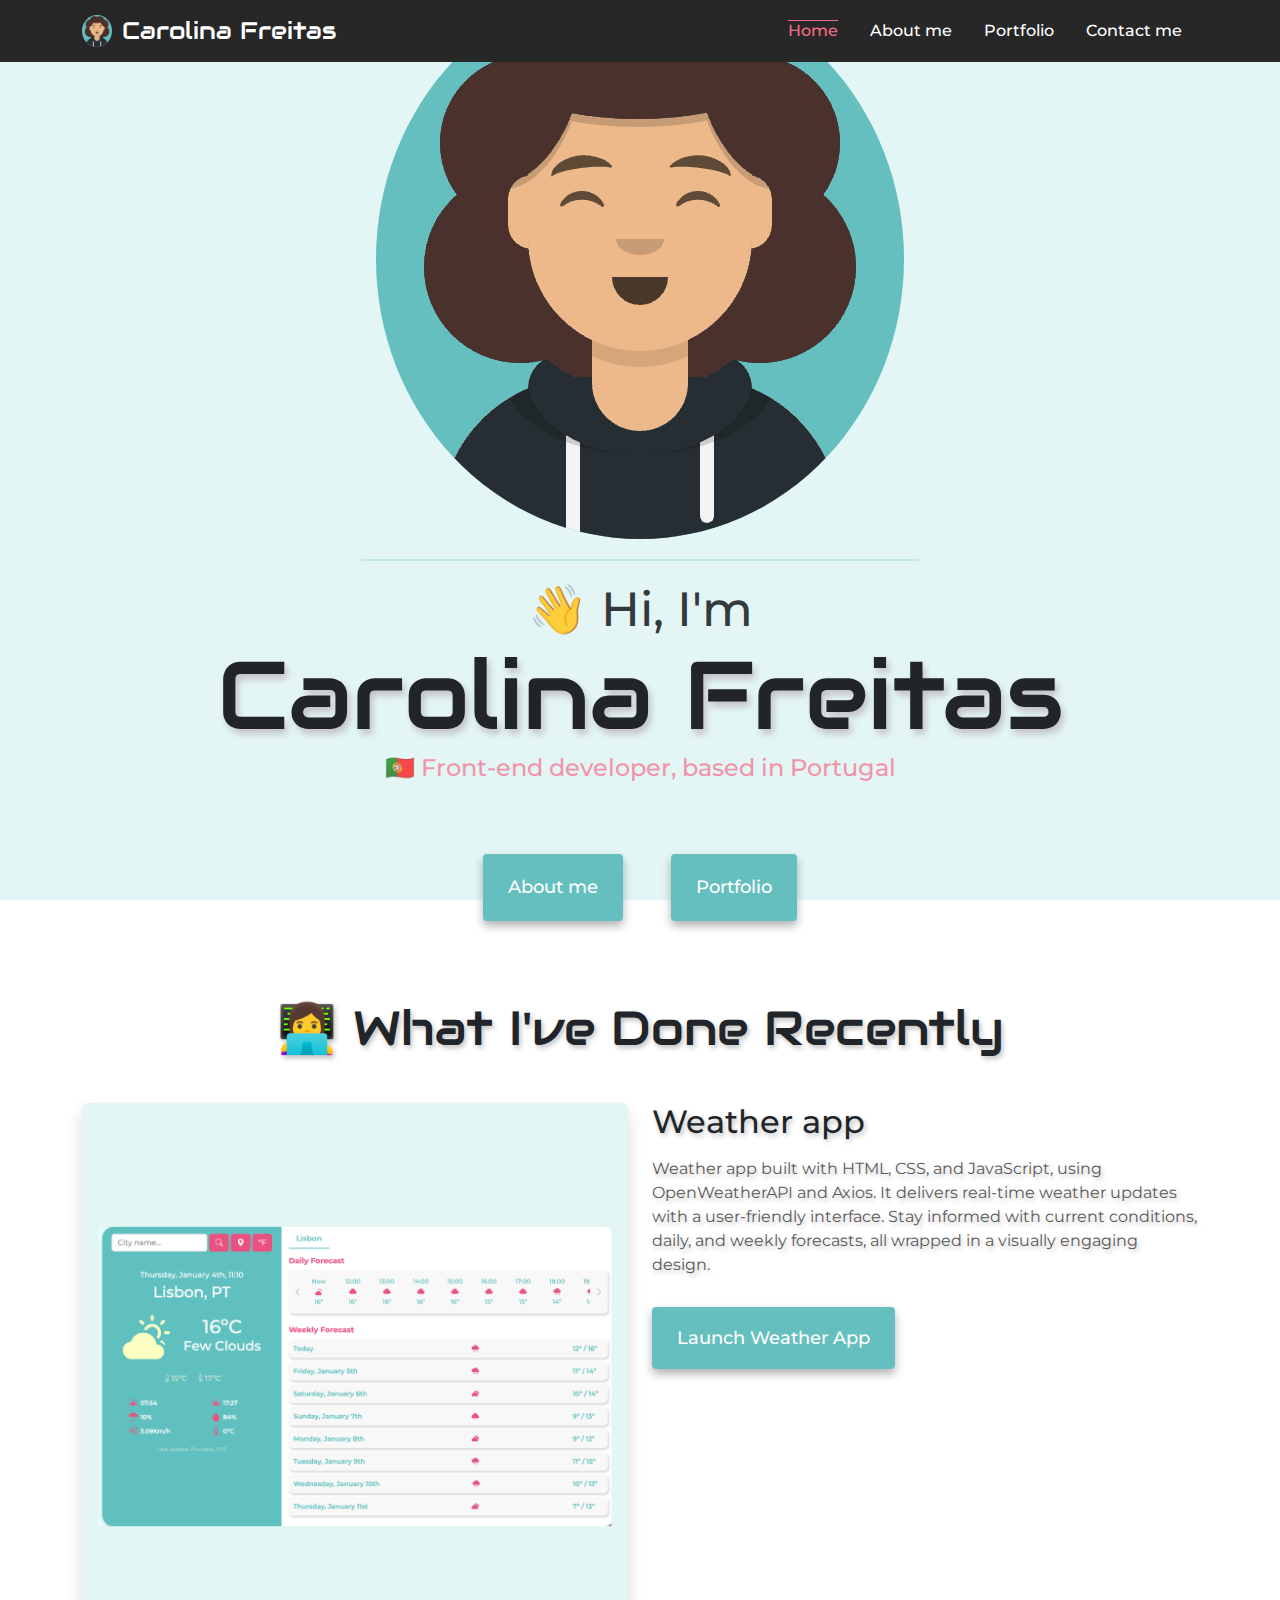
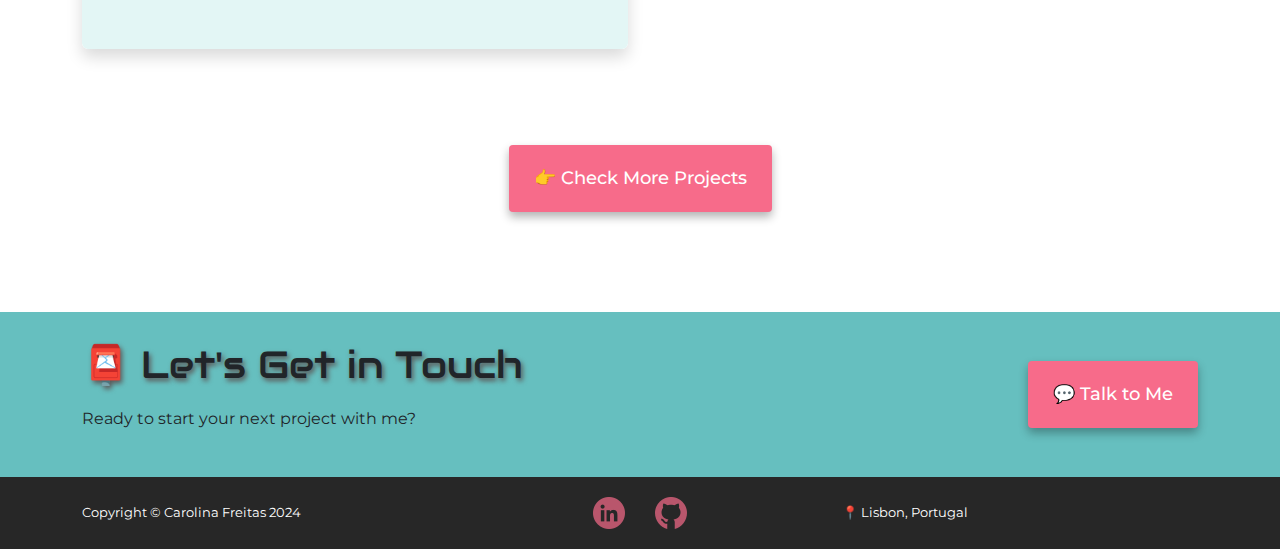
==== index.html @ baf15a15 "added icons for social media; added contacts section and content; added footer and content;" ====
<!DOCTYPE html>
<html lang="en">
	<head>
		<meta charset="UTF-8" />
		<meta http-equiv="X-UA-Compatible" content="IE=edge" />
		<meta name="viewport" content="width=device-width, initial-scale=1.0" />
		<meta
			name="description"
			content="Homepage showcasing the main projects developed"
		/>
		<title>Carolina Freitas</title>
		<link rel="preconnect" href="https://fonts.googleapis.com" />
		<link rel="preconnect" href="https://fonts.gstatic.com" crossorigin />
		<link
			href="https://fonts.googleapis.com/css2?family=Audiowide&family=Montserrat:wght@100;200;300;400;500;600;700;800;900&display=swap"
			rel="stylesheet"
		/>
		<link
			rel="stylesheet"
			href="libs/bootstrap-5.3.2-dist/css/bootstrap.min.css"
		/>

		<script src="libs/bootstrap-5.3.2-dist/js/bootstrap.min.js"></script>
		<script src="libs/bootstrap-5.3.2-dist/js/bootstrap.bundle.min.js"></script>
		<link rel="stylesheet" href="styles.css" />
	</head>
	<body>
		<nav class="navbar navbar-expand-lg navbar-dark bg-dark fixed-top">
			<div class="container navbar-container">
				<a class="navbar-brand" href="index.html">
					<img src="assets/img/carolina-avatar-no-bg.png" class="avatar" alt="Mini Avatar Carolina" width="30px" height="30px">
					Carolina Freitas</a>
				<button
					class="navbar-toggler"
					type="button"
					data-bs-toggle="collapse"
					data-bs-target="#navbarNav"
					aria-controls="navbarNav"
					aria-expanded="false"
					aria-label="Toggle navigation"
				>
					<span class="navbar-toggler-icon"></span>
				</button>
				<div
					class="collapse navbar-collapse justify-content-end"
					id="navbarNav"
				>
					<ul class="navbar-nav">
						<li class="nav-item">
							<a
								class="nav-link active"
								aria-current="page"
								href="index.html"
								>Home</a
							>
						</li>
						<li class="nav-item">
							<a class="nav-link" href="about.html">About me</a>
						</li>
						<li class="nav-item">
							<a class="nav-link" href="portfolio.html"
								>Portfolio</a
							>
						</li>
						<li class="nav-item">
							<a class="nav-link" href="contact.html"
								>Contact me</a
							>
						</li>
					</ul>
				</div>
			</div>
		</nav>

		<header class="masthead">
			<div class="container h-100">
				<div class="header-content">
					<img
						src="assets/img/carolina-avatar-no-bg.png"
						alt="Avatar Carolina"
						class="avatar"
					/>
					<hr />
					<h1 class="text-center title-1 mb-md-0 mb-1">👋 Hi, I'm</h1>
					<h2 class="text-center title-2 mb-md-0 mb-1">Carolina Freitas</h2>
					<h3 class="text-center title-3">
						🇵🇹 Front-end developer, based in Portugal
					</h3>
					<div class="navigation-links mb-5 mt-md-5 mt-4 flex-md-row flex-column">
						<a href="about.html" class="primary-link m-md-4 m-3 mb-md-4 mb-1">About me</a>
						<a href="portfolio.html" class="primary-link m-md-4 m-3"
							>Portfolio</a
						>
					</div>
				</div>
			</div>
		</header>

		<section class="recent-work-section">
			<div class="container">
				<div class="row">
					<div class="col-12">
						<h3 class="section-title">👩‍💻 What I've Done Recently</h3>
					</div>
				</div>
				<div class="row mb-5 portfolio-project">
					<div class="col-md-6 mb-5 mb-md-0">
						<img
							src="assets/img/weather-app.png"
							alt="Image of a weather application"
							class="img-fluid rounded shadow"
						/>
					</div>
					<div class="col-md-6">
						<h2 class="mb-3 project-title">Weather app</h2>
						<p class="project-description">
							Weather app built with HTML, CSS, and JavaScript,
							using OpenWeatherAPI and Axios. It delivers
							real-time weather updates with a user-friendly
							interface. Stay informed with current conditions,
							daily, and weekly forecasts, all wrapped in a
							visually engaging design.
						</p>
						<div class="mt-5">
							<a
								href="https://weather-app-fcff.netlify.app/"
								class="primary-link"
								>Launch Weather App</a
							>
						</div>
					</div>
				</div>

				<div class="row">
					<div class="col-12">
						<div class="mt-5 d-flex justify-content-center">
							<a href="portfolio.html" class="secondary-link"
								>👉 Check More Projects</a
							>
						</div>
					</div>
				</div>
			</div>
		</section>

		<section class="contact-section">
			<div class="container">
				<div class="row">
					<div class="col-md-6">
						<h3 class="section-title">📮 Let's Get in Touch</h3>
						<p>Ready to start your next project with me?</p>
					</div>

					<div
						class="col-md-6 d-flex align-items-center justify-content-md-end justify-content-center"
					>
						<a
							href="mailto:fati_carol@hotmail.com"
							class="secondary-link"
						>
							💬 Talk to Me
						</a>
					</div>
				</div>
			</div>
		</section>

		<footer class="footer-section">
			<div class="container">
				<div class="row">
					<div class="col-md-4 d-flex align-items-center order-md-1 order-2 justify-content-md-start justify-content-center mb-md-0 mb-1">Copyright © Carolina Freitas 2024</div>
					<div class="col-md-4 social-media-icons order-md-2 order-1 mb-md-0 mb-3">
						<a href="https://www.linkedin.com/in/carolinafreitas94/" target="_blank">
							<img src="assets/img/linkedin.png" alt="Ícone do Linkedin">
						</a>
						<a href="https://github.com/fcff94" target="_blank">
							<img src="assets/img/github.png" alt="Ícone do Github">
						</a>
					</div>
					<div class="col-md-4 d-flex align-items-center order-3 justify-content-md-start justify-content-center">📍 Lisbon, Portugal</div>
				</div>
			</div>
		</footer>
	</body>
</html>
---- styles.css ----
:root {
	--darkgray: #272727;
	--lightgreen: #e3f6f5;
	--darkgreen: #bae8e8;
	--turquoise: #66bfbf;
	--pink: #f76b8a;
	--txt-grey: #5c5959;
	--txt-shadow: #c3c3c3;
	--white: #fff;
	--box-shadow: 0 5px 10px rgba(0, 0, 0, 0.3);
}

h1,
h2,
h3,
h3,
h5,
h6,
p,
div,
span {
	font-family: "Montserrat", sans-serif;
}

h1,
h2,
h3 {
	margin: 0;
}

p {
	font-size: 18px;
	line-height: 1.5;
}

/* NAVBAR */
.navbar.bg-dark {
	background-color: var(--darkgray) !important;
	color: var(--darkgreen);
}

.navbar-brand {
	display: flex;
	align-items: center;
	gap: 10px;
	font-family: "Audiowide", sans-serif;
	color: var(--white);
	font-size: 24px;
}

.navbar-brand:hover {
	color: var(--turquoise) !important;
}

.nav-link {
	font-family: "Montserrat", sans-serif;
	color: var(--white);
	font-weight: 500;
	padding: 8px 16px !important;
}

.nav-link:hover {
	text-decoration: overline !important;
	color: var(--turquoise) !important;
}

.nav-link.active {
	text-decoration: overline !important;
	color: var(--pink) !important;
}
/* --------------------------------------------------------- */
/* HEADER */
.masthead {
	height: 100vh;
	background-color: var(--lightgreen);
	background-size: cover;
	min-height: 40rem;
	padding-top: 4.5rem;
	padding-bottom: 0;
}

.header-content {
	display: flex;
	align-items: center;
	justify-content: center;
	flex-direction: column;
	height: 100%;
}

.header-content hr {
	border: 1px solid var(--turquoise) !important;
	width: 50%;
	margin: 20px 0;
}

.avatar {
	background: var(--turquoise);
	border-radius: 50%;
	max-width: 65%;
	height: auto;
}

.title-1 {
	font-size: 48px;
	opacity: 0.9;
}

.title-2 {
	font-size: 96px;
	font-family: "Audiowide", sans-serif;
	text-shadow: 3px 5px 7px var(--txt-shadow);
}

.title-3 {
	font-size: 24px;
	opacity: 0.7;
	color: var(--pink);
}

@media only screen and (max-width: 576px) {
	.title-1 {
		font-size: 28px;
		opacity: 0.9;
	}

	.title-2 {
		font-size: 38px;
		font-family: "Audiowide", sans-serif;
	}

	.title-3 {
		font-size: 16px;
		opacity: 0.7;
	}
}
/* ---------------------------------------- */

/* SECTION - RECENT WORK */
.recent-work-section {
	margin: 100px auto;
	background-color: var(--white);
}

.recent-work-section .section-title {
	font-size: 48px;
	margin-bottom: 45px;
	text-align: center;
}

@media only screen and (max-width: 576px) {
	.recent-work-section .section-title {
		font-size: 38px;
		text-align: left;
	}
}

.portfolio-project .project-title {
	text-shadow: 2px 3px 5px var(--txt-shadow);
}

.portfolio-project .project-description {
	text-shadow: 2px 3px 5px var(--txt-shadow);
	font-size: 16px;
	color: var(--txt-grey);
}
/* ----------------------------------------------- */

/* SECTION - CONTACT */
.contact-section {
	padding: 30px 0;
	background-color: var(--turquoise);
	font-size: 16px !important;
}

.contact-section p {
	font-size: 16px;
}

.contact-section .section-title {
	font-size: 38px;
	margin-bottom: 20px;
	text-shadow: 2px 3px 5px var(--txt-grey);
}

@media only screen and (max-width: 576px) {
	.contact-section .section-title {
		font-size: 30px;
	}
}
/* ----------------------------------------------- */

/* FOOTER SECTION  */
.footer-section {
	background-color: var(--darkgray);
	color: var(--white);
	padding: 20px 0;
	font-size: 13px;
}

.social-media-icons {
	display: flex;
	align-items: center;
	justify-content: center;
}

.social-media-icons img {
	opacity: 0.7;
	margin: 0 15px;
}

.social-media-icons img:hover {
	opacity: 1;
}
/* ----------------------------------------------- */

/* GENERAL STYLES */
.section-title {
	font-family: "Audiowide", sans-serif;
	text-shadow: 2px 3px 5px var(--txt-shadow);
}
/* ----------------------------------------------- */

/* BUTTONS AND LINKS */
.navigation-links {
	display: flex;
	justify-content: center;
}

.primary-link {
	border-radius: 4px;
	padding: 20px 25px;
	text-decoration: none;
	font-weight: 500;
	background: var(--turquoise);
	box-shadow: var(--box-shadow);
	color: var(--white);
	font-size: 18px;
	text-align: center;
}

.primary-link:hover {
	opacity: 0.9;
}

.secondary-link {
	border-radius: 4px;
	padding: 20px 25px;
	text-decoration: none;
	font-weight: 500;
	background: var(--pink);
	box-shadow: var(--box-shadow);
	color: var(--white);
	font-size: 18px;
	text-align: center;
}

.secondary-link:hover {
	opacity: 0.9;
}
/* ----------------------------------------------- */

.about-paragraphs {
	margin: 30px 0;
}

.about-paragraphs p {
	margin: 10px;
}

.email-link {
	display: flex;
	justify-content: center;
	color: var(--primary-color);
	font-size: 28px;
	text-decoration: none;
}

.email-link:hover {
	text-decoration: underline;
}
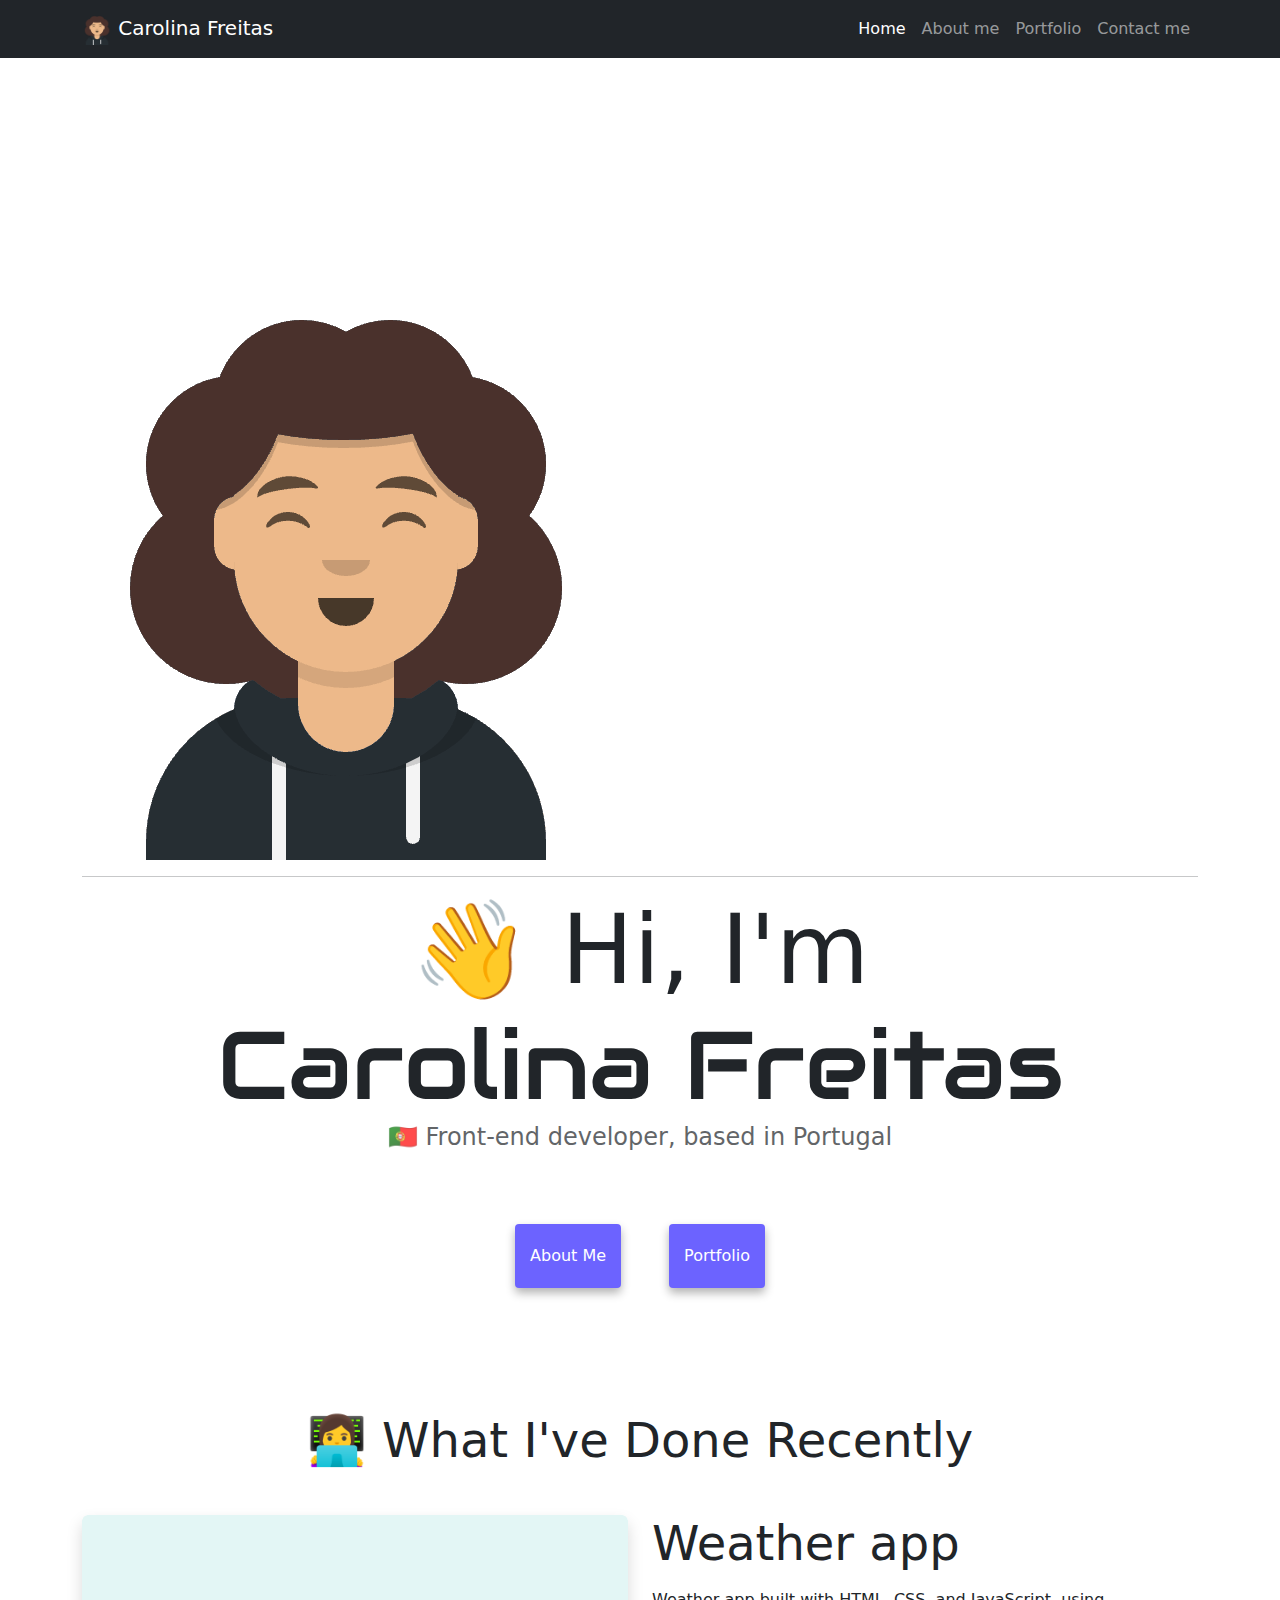
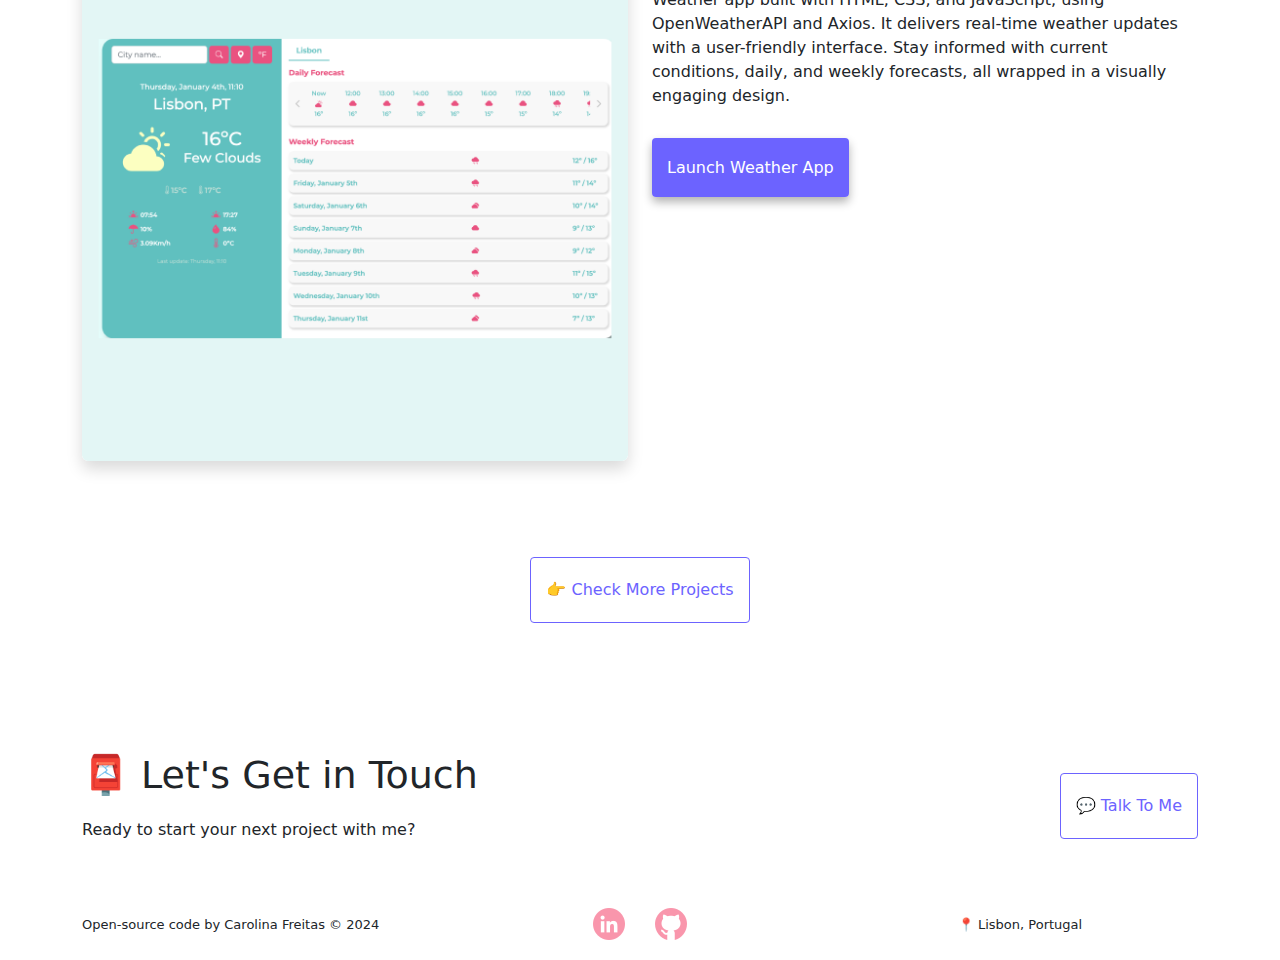
==== commit 29733fe0: "added title attribute to links; added code to about page;" ====
--- a/index.html
+++ b/index.html
@@ -6,7 +6,7 @@
 		<meta name="viewport" content="width=device-width, initial-scale=1.0" />
 		<meta
 			name="description"
-			content="Homepage showcasing the main projects developed"
+			content="Homepage showcasing the last project developed"
 		/>
 		<title>Carolina Freitas</title>
 		<link rel="preconnect" href="https://fonts.googleapis.com" />
@@ -49,21 +49,22 @@
 						<li class="nav-item">
 							<a
 								class="nav-link active"
+								title="Homepage"
 								aria-current="page"
 								href="index.html"
 								>Home</a
 							>
 						</li>
 						<li class="nav-item">
-							<a class="nav-link" href="about.html">About me</a>
+							<a class="nav-link" title="About page" href="about.html">About me</a>
 						</li>
 						<li class="nav-item">
-							<a class="nav-link" href="portfolio.html"
+							<a class="nav-link" title="Portfolio page" href="portfolio.html"
 								>Portfolio</a
 							>
 						</li>
 						<li class="nav-item">
-							<a class="nav-link" href="contact.html"
+							<a class="nav-link" title="Contact page" href="contact.html"
 								>Contact me</a
 							>
 						</li>
@@ -87,8 +88,8 @@
 						🇵🇹 Front-end developer, based in Portugal
 					</h3>
 					<div class="navigation-links mb-5 mt-md-5 mt-4 flex-md-row flex-column">
-						<a href="about.html" class="primary-link m-md-4 m-3 mb-md-4 mb-1">About me</a>
-						<a href="portfolio.html" class="primary-link m-md-4 m-3"
+						<a href="about.html" title="Go to About page" class="primary-link m-md-4 m-3 mb-md-4 mb-1">About me</a>
+						<a href="portfolio.html" title="Go to Portfolio page" class="primary-link m-md-4 m-3"
 							>Portfolio</a
 						>
 					</div>
@@ -124,6 +125,7 @@
 						<div class="mt-5">
 							<a
 								href="https://weather-app-fcff.netlify.app/"
+								title="Launch weather app"
 								class="primary-link"
 								>Launch Weather App</a
 							>
@@ -134,7 +136,7 @@
 				<div class="row">
 					<div class="col-12">
 						<div class="mt-5 d-flex justify-content-center">
-							<a href="portfolio.html" class="secondary-link"
+							<a href="portfolio.html" class="secondary-link" title="Check more projects"
 								>👉 Check More Projects</a
 							>
 						</div>
@@ -156,6 +158,7 @@
 					>
 						<a
 							href="mailto:fati_carol@hotmail.com"
+							title="Talk to me"
 							class="secondary-link"
 						>
 							💬 Talk to Me
@@ -168,16 +171,21 @@
 		<footer class="footer-section">
 			<div class="container">
 				<div class="row">
-					<div class="col-md-4 d-flex align-items-center order-md-1 order-2 justify-content-md-start justify-content-center mb-md-0 mb-1">Copyright © Carolina Freitas 2024</div>
+					<div class="col-md-4 d-flex align-items-center order-md-1 order-2 justify-content-md-start justify-content-center mb-md-0 mb-1">
+						<a href="https://github.com/fcff94" target="_blank" title="Github" class="text-decoration-none txt-white">
+							Open-source 
+						</a>
+					&nbsp;code by Carolina Freitas © 2024
+					</div>
 					<div class="col-md-4 social-media-icons order-md-2 order-1 mb-md-0 mb-3">
-						<a href="https://www.linkedin.com/in/carolinafreitas94/" target="_blank">
+						<a href="https://www.linkedin.com/in/carolinafreitas94/" target="_blank" title="Linkedin">
 							<img src="assets/img/linkedin.png" alt="Ícone do Linkedin">
 						</a>
-						<a href="https://github.com/fcff94" target="_blank">
+						<a href="https://github.com/fcff94" target="_blank" title="Github">
 							<img src="assets/img/github.png" alt="Ícone do Github">
 						</a>
 					</div>
-					<div class="col-md-4 d-flex align-items-center order-3 justify-content-md-start justify-content-center">📍 Lisbon, Portugal</div>
+					<div class="col-md-4 d-flex align-items-center order-3 justify-content-center">📍 Lisbon, Portugal</div>
 				</div>
 			</div>
 		</footer>
--- a/styles.css
+++ b/styles.css
@@ -1,108 +1,33 @@
 :root {
-	--darkgray: #272727;
-	--lightgreen: #e3f6f5;
-	--darkgreen: #bae8e8;
-	--turquoise: #66bfbf;
-	--pink: #f76b8a;
-	--txt-grey: #5c5959;
-	--txt-shadow: #c3c3c3;
-	--white: #fff;
-	--box-shadow: 0 5px 10px rgba(0, 0, 0, 0.3);
+  --primary-color: #6c63ff;
+  --secondary-color: #f5f2fe;
+  --box-shadow: 0 5px 10px rgba(0, 0, 0, 0.3);
 }
 
-h1,
-h2,
-h3,
-h3,
-h5,
-h6,
-p,
-div,
-span {
-	font-family: "Montserrat", sans-serif;
+body {
+  margin-top: 300px;
 }
 
 h1,
 h2,
 h3 {
-	margin: 0;
+  margin: 0;
 }
 
-p {
-	font-size: 18px;
-	line-height: 1.5;
+h1 {
+  font-size: 96px;
 }
 
-/* NAVBAR */
-.navbar.bg-dark {
-	background-color: var(--darkgray) !important;
-	color: var(--darkgreen);
+.heading1-size {
+  font-size: 96px;
 }
 
-.navbar-brand {
-	display: flex;
-	align-items: center;
-	gap: 10px;
-	font-family: "Audiowide", sans-serif;
-	color: var(--white);
-	font-size: 24px;
+.first-heading1 {
+  font-size: 48px;
 }
 
-.navbar-brand:hover {
-	color: var(--turquoise) !important;
-}
-
-.nav-link {
-	font-family: "Montserrat", sans-serif;
-	color: var(--white);
-	font-weight: 500;
-	padding: 8px 16px !important;
-}
-
-.nav-link:hover {
-	text-decoration: overline !important;
-	color: var(--turquoise) !important;
-}
-
-.nav-link.active {
-	text-decoration: overline !important;
-	color: var(--pink) !important;
-}
-/* --------------------------------------------------------- */
-/* HEADER */
-.masthead {
-	height: 100vh;
-	background-color: var(--lightgreen);
-	background-size: cover;
-	min-height: 40rem;
-	padding-top: 4.5rem;
-	padding-bottom: 0;
-}
-
-.header-content {
-	display: flex;
-	align-items: center;
-	justify-content: center;
-	flex-direction: column;
-	height: 100%;
-}
-
-.header-content hr {
-	border: 1px solid var(--turquoise) !important;
-	width: 50%;
-	margin: 20px 0;
-}
-
-.avatar {
-	background: var(--turquoise);
-	border-radius: 50%;
-	max-width: 65%;
-	height: auto;
-}
-
-.title-1 {
-	font-size: 48px;
-	opacity: 0.9;
+h2 {
+  font-size: 48px;
 }
 
 .title-2 {
@@ -197,6 +122,10 @@
 	font-size: 13px;
 }
 
+.footer-section a {
+	color: var(--pink);
+}
+
 .social-media-icons {
 	display: flex;
 	align-items: center;
@@ -208,73 +137,57 @@
 	margin: 0 15px;
 }
 
-.social-media-icons img:hover {
-	opacity: 1;
+.navigation-links {
+  display: flex;
+  margin-top: 40px;
+  justify-content: center;
 }
-/* ----------------------------------------------- */
 
-/* GENERAL STYLES */
-.section-title {
-	font-family: "Audiowide", sans-serif;
-	text-shadow: 2px 3px 5px var(--txt-shadow);
-}
-/* ----------------------------------------------- */
-
-/* BUTTONS AND LINKS */
-.navigation-links {
-	display: flex;
-	justify-content: center;
+.navigation-links a {
+  margin: 20px;
 }
 
 .primary-link {
-	border-radius: 4px;
-	padding: 20px 25px;
-	text-decoration: none;
-	font-weight: 500;
-	background: var(--turquoise);
-	box-shadow: var(--box-shadow);
-	color: var(--white);
-	font-size: 18px;
-	text-align: center;
-}
-
-.primary-link:hover {
-	opacity: 0.9;
+  border-radius: 4px;
+  padding: 20px 15px;
+  text-decoration: none;
+  text-transform: capitalize;
+  background: var(--primary-color);
+  box-shadow: var(--box-shadow);
+  color: white;
 }
 
 .secondary-link {
-	border-radius: 4px;
-	padding: 20px 25px;
-	text-decoration: none;
-	font-weight: 500;
-	background: var(--pink);
-	box-shadow: var(--box-shadow);
-	color: var(--white);
-	font-size: 18px;
-	text-align: center;
+  border-radius: 4px;
+  padding: 20px 15px;
+  text-decoration: none;
+  text-transform: capitalize;
+  color: var(--primary-color);
+  border: 1px solid var(--primary-color);
 }
 
-.secondary-link:hover {
-	opacity: 0.9;
+.homepage-link {
+  color: var(--primary-color);
+  text-align: center;
+  display: block;
 }
-/* ----------------------------------------------- */
 
 .about-paragraphs {
-	margin: 30px 0;
+  margin: 30px 0;
 }
 
 .about-paragraphs p {
-	margin: 10px;
+  margin: 10px;
 }
 
 .email-link {
-	display: flex;
-	justify-content: center;
-	color: var(--primary-color);
-	font-size: 28px;
-	text-decoration: none;
+  display: flex;
+  justify-content: center;
+  color: var(--primary-color);
+  font-size: 28px;
+  text-decoration: none;
 }
 
 .email-link:hover {
-	text-decoration: underline;
+  text-decoration: underline;
 }
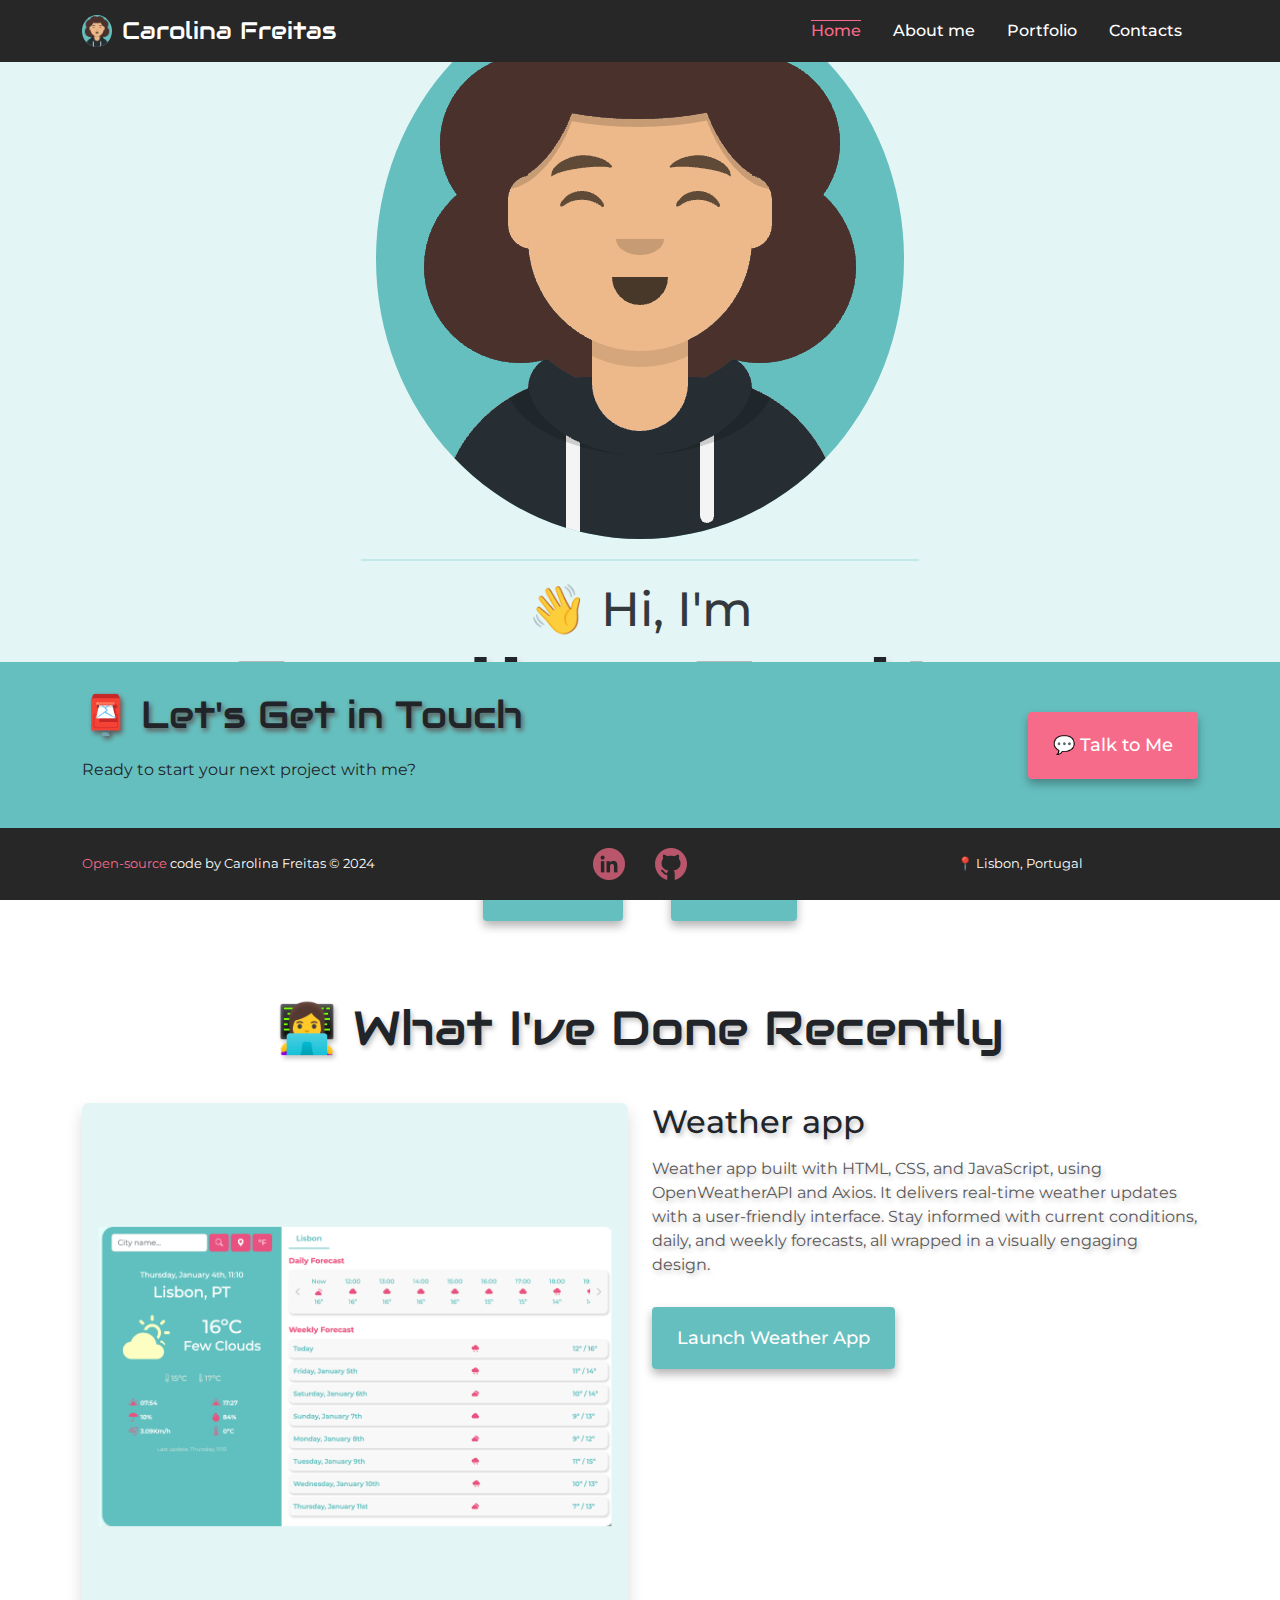
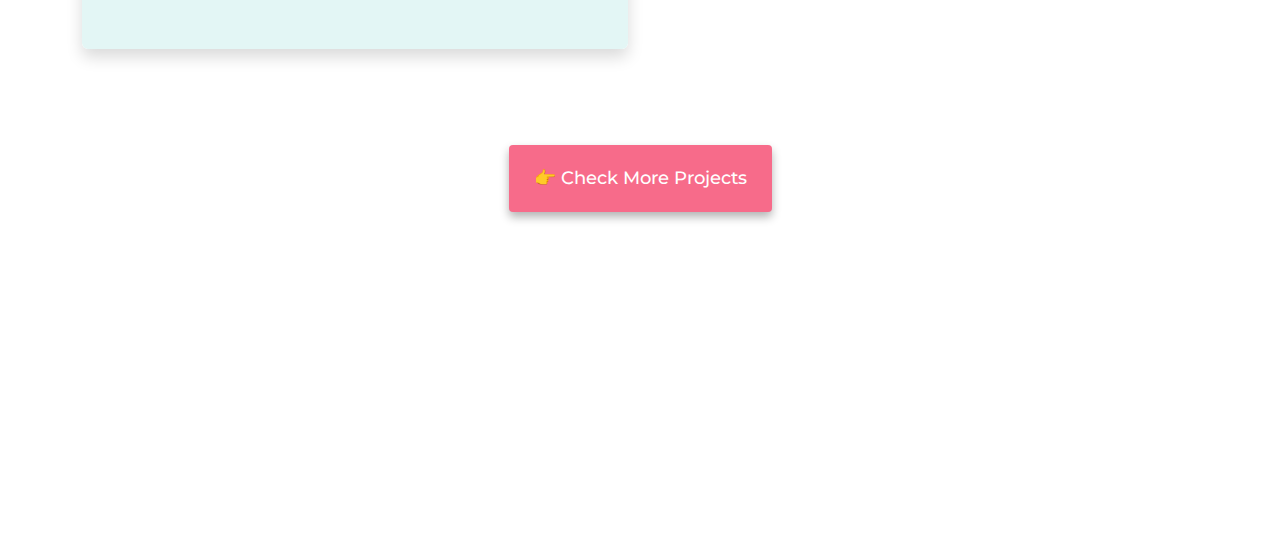
==== commit 6aaf7f48: "added favicon package and import;" ====
--- a/index.html
+++ b/index.html
@@ -9,19 +9,30 @@
 			content="Homepage showcasing the last project developed"
 		/>
 		<title>Carolina Freitas</title>
+		<!-- Favicon  -->
+		<link rel="apple-touch-icon" sizes="180x180" href="assets/img/favicon/apple-touch-icon.png">
+		<link rel="icon" type="image/png" sizes="32x32" href="assets/img/favicon/favicon-32x32.png">
+		<link rel="icon" type="image/png" sizes="16x16" href="assets/img/favicon/favicon-16x16.png">
+		<link rel="manifest" href="assets/img/favicon/site.webmanifest">
+		<link rel="mask-icon" href="assets/img/favicon/safari-pinned-tab.svg" color="#5bbad5">
+		<meta name="msapplication-TileColor" content="#da532c">
+		<meta name="theme-color" content="#ffffff">
+		<!-- Fonts  -->
 		<link rel="preconnect" href="https://fonts.googleapis.com" />
 		<link rel="preconnect" href="https://fonts.gstatic.com" crossorigin />
 		<link
 			href="https://fonts.googleapis.com/css2?family=Audiowide&family=Montserrat:wght@100;200;300;400;500;600;700;800;900&display=swap"
 			rel="stylesheet"
 		/>
+		<!-- Bootstrap  -->
 		<link
 			rel="stylesheet"
 			href="libs/bootstrap-5.3.2-dist/css/bootstrap.min.css"
 		/>
-
 		<script src="libs/bootstrap-5.3.2-dist/js/bootstrap.min.js"></script>
 		<script src="libs/bootstrap-5.3.2-dist/js/bootstrap.bundle.min.js"></script>
+
+		<!-- My styles  -->
 		<link rel="stylesheet" href="styles.css" />
 	</head>
 	<body>
@@ -65,7 +76,7 @@
 						</li>
 						<li class="nav-item">
 							<a class="nav-link" title="Contact page" href="contact.html"
-								>Contact me</a
+								>Contacts</a
 							>
 						</li>
 					</ul>
--- a/styles.css
+++ b/styles.css
@@ -1,33 +1,108 @@
 :root {
-  --primary-color: #6c63ff;
-  --secondary-color: #f5f2fe;
-  --box-shadow: 0 5px 10px rgba(0, 0, 0, 0.3);
-}
-
-body {
-  margin-top: 300px;
+	--darkgray: #272727;
+	--lightgreen: #e3f6f5;
+	--darkgreen: #bae8e8;
+	--turquoise: #66bfbf;
+	--pink: #f76b8a;
+	--txt-grey: #5c5959;
+	--txt-shadow: #c3c3c3;
+	--white: #fff;
+	--box-shadow: 0 5px 10px rgba(0, 0, 0, 0.3);
+}
+
+h1,
+h2,
+h3,
+h3,
+h5,
+h6,
+p,
+div,
+span {
+	font-family: "Montserrat", sans-serif;
 }
 
 h1,
 h2,
 h3 {
-  margin: 0;
-}
-
-h1 {
-  font-size: 96px;
-}
-
-.heading1-size {
-  font-size: 96px;
-}
-
-.first-heading1 {
-  font-size: 48px;
-}
-
-h2 {
-  font-size: 48px;
+	margin: 0;
+}
+
+p {
+	font-size: 18px;
+	line-height: 1.5;
+}
+
+/* NAVBAR */
+.navbar.bg-dark {
+	background-color: var(--darkgray) !important;
+	color: var(--darkgreen);
+}
+
+.navbar-brand {
+	display: flex;
+	align-items: center;
+	gap: 10px;
+	font-family: "Audiowide", sans-serif;
+	color: var(--white);
+	font-size: 24px;
+}
+
+.navbar-brand:hover {
+	color: var(--turquoise) !important;
+}
+
+.nav-link {
+	font-family: "Montserrat", sans-serif;
+	color: var(--white);
+	font-weight: 500;
+	padding: 8px 16px !important;
+}
+
+.nav-link:hover {
+	text-decoration: overline !important;
+	color: var(--turquoise) !important;
+}
+
+.nav-link.active {
+	text-decoration: overline !important;
+	color: var(--pink) !important;
+}
+/* --------------------------------------------------------- */
+/* HEADER */
+.masthead {
+	height: 100vh;
+	background-color: var(--lightgreen);
+	background-size: cover;
+	min-height: 40rem;
+	padding-top: 4.5rem;
+	padding-bottom: 0;
+}
+
+.header-content {
+	display: flex;
+	align-items: center;
+	justify-content: center;
+	flex-direction: column;
+	height: 100%;
+}
+
+.header-content hr {
+	border: 1px solid var(--turquoise) !important;
+	width: 50%;
+	margin: 20px 0;
+}
+
+.avatar {
+	background: var(--turquoise);
+	border-radius: 50%;
+	max-width: 65%;
+	height: auto;
+}
+
+.title-1 {
+	font-size: 48px;
+	opacity: 0.9;
 }
 
 .title-2 {
@@ -95,6 +170,14 @@
 	padding: 30px 0;
 	background-color: var(--turquoise);
 	font-size: 16px !important;
+	position: sticky;
+	bottom: 72px;
+	left: 0;
+	right: 0;
+}
+
+.footer-section a {
+	color: var(--pink);
 }
 
 .contact-section p {
@@ -120,10 +203,10 @@
 	color: var(--white);
 	padding: 20px 0;
 	font-size: 13px;
-}
-
-.footer-section a {
-	color: var(--pink);
+	position: sticky;
+	bottom: 0;
+	left: 0;
+	right: 0;
 }
 
 .social-media-icons {
@@ -137,57 +220,73 @@
 	margin: 0 15px;
 }
 
+.social-media-icons img:hover {
+	opacity: 1;
+}
+/* ----------------------------------------------- */
+
+/* GENERAL STYLES */
+.section-title {
+	font-family: "Audiowide", sans-serif;
+	text-shadow: 2px 3px 5px var(--txt-shadow);
+}
+/* ----------------------------------------------- */
+
+/* BUTTONS AND LINKS */
 .navigation-links {
-  display: flex;
-  margin-top: 40px;
-  justify-content: center;
-}
-
-.navigation-links a {
-  margin: 20px;
+	display: flex;
+	justify-content: center;
 }
 
 .primary-link {
-  border-radius: 4px;
-  padding: 20px 15px;
-  text-decoration: none;
-  text-transform: capitalize;
-  background: var(--primary-color);
-  box-shadow: var(--box-shadow);
-  color: white;
+	border-radius: 4px;
+	padding: 20px 25px;
+	text-decoration: none;
+	font-weight: 500;
+	background: var(--turquoise);
+	box-shadow: var(--box-shadow);
+	color: var(--white);
+	font-size: 18px;
+	text-align: center;
+}
+
+.primary-link:hover {
+	opacity: 0.9;
 }
 
 .secondary-link {
-  border-radius: 4px;
-  padding: 20px 15px;
-  text-decoration: none;
-  text-transform: capitalize;
-  color: var(--primary-color);
-  border: 1px solid var(--primary-color);
-}
-
-.homepage-link {
-  color: var(--primary-color);
-  text-align: center;
-  display: block;
-}
+	border-radius: 4px;
+	padding: 20px 25px;
+	text-decoration: none;
+	font-weight: 500;
+	background: var(--pink);
+	box-shadow: var(--box-shadow);
+	color: var(--white);
+	font-size: 18px;
+	text-align: center;
+}
+
+.secondary-link:hover {
+	opacity: 0.9;
+}
+/* ----------------------------------------------- */
 
 .about-paragraphs {
-  margin: 30px 0;
+	margin: 30px 0;
 }
 
 .about-paragraphs p {
-  margin: 10px;
+	margin: 10px;
 }
 
 .email-link {
-  display: flex;
-  justify-content: center;
-  color: var(--primary-color);
-  font-size: 28px;
-  text-decoration: none;
+	display: flex;
+	justify-content: center;
+	color: var(--primary-color);
+	font-size: 28px;
+	text-decoration: none;
 }
 
 .email-link:hover {
-  text-decoration: underline;
-}
+	text-decoration: underline;
+}
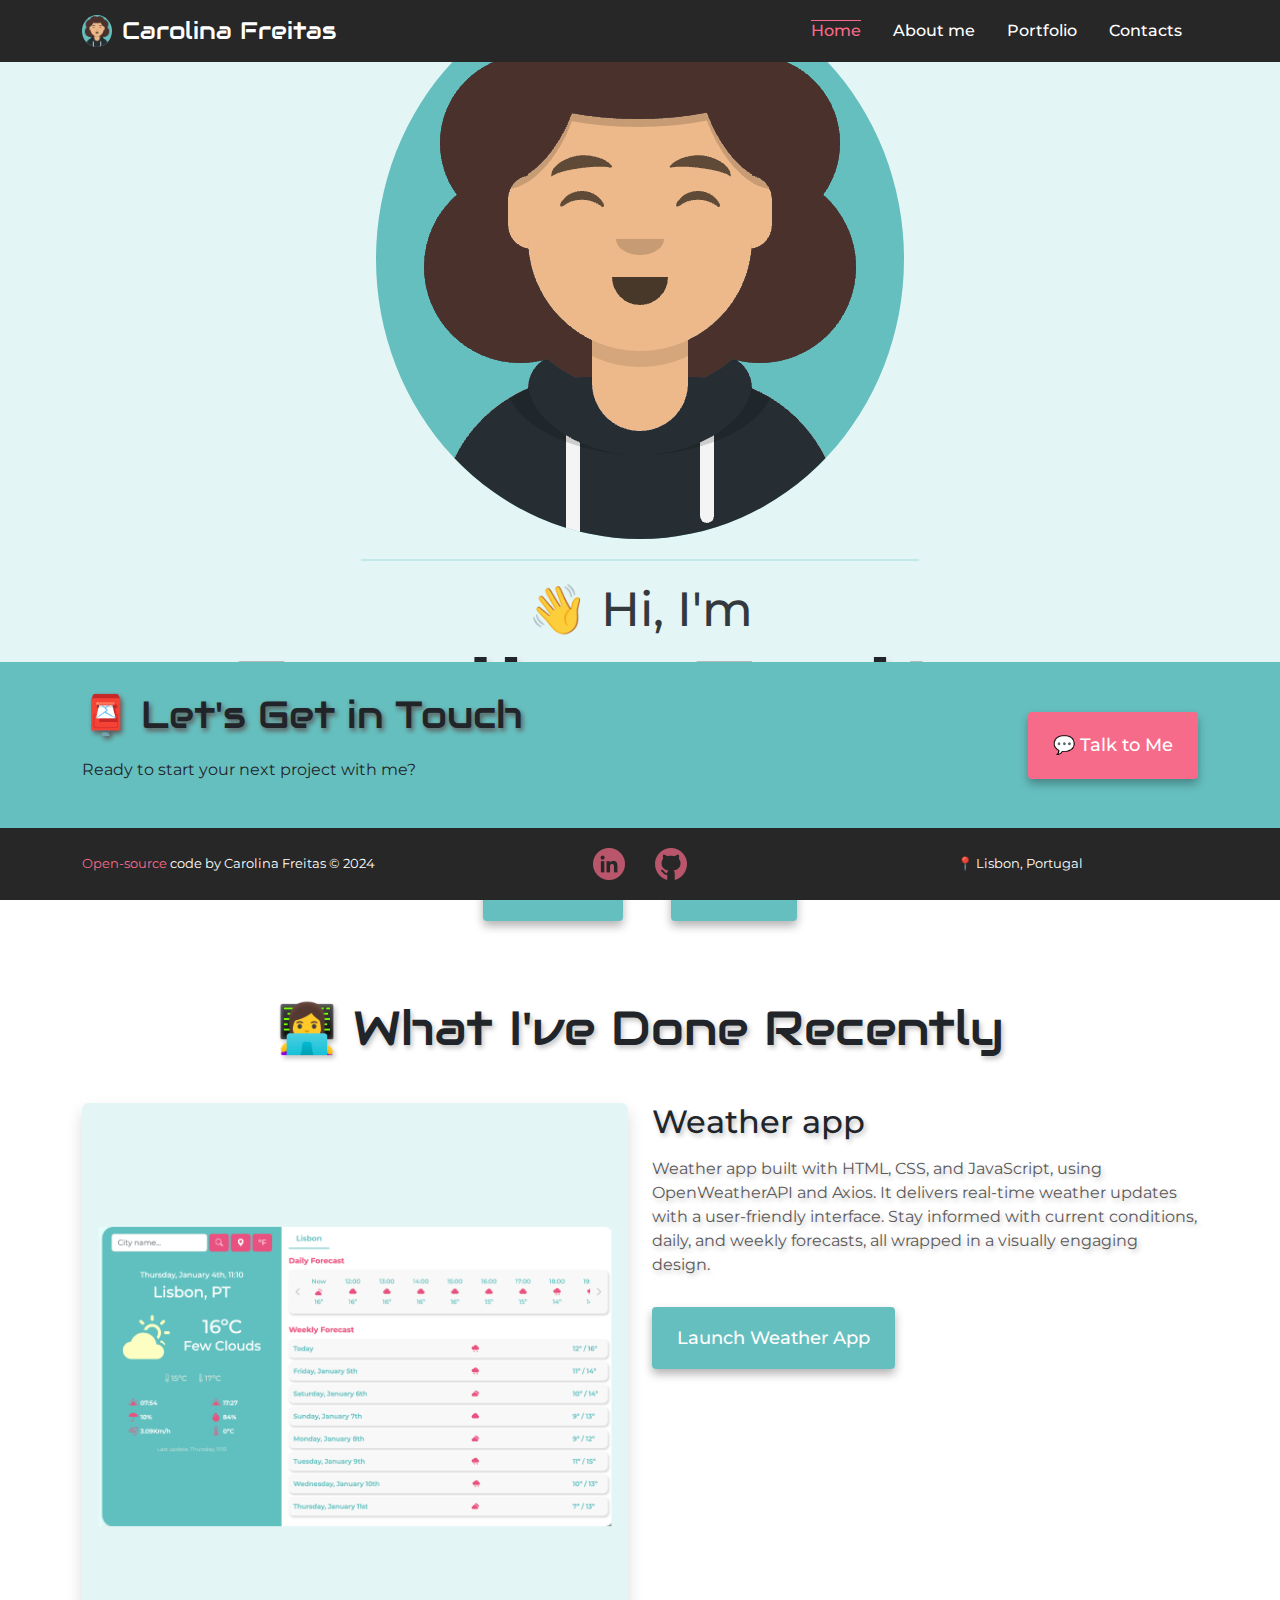
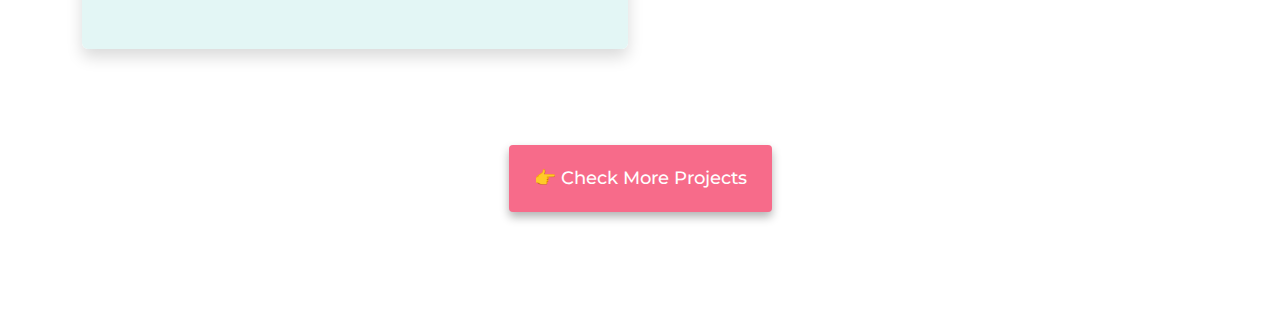
==== commit 34475f7b: "added about page info;" ====
--- a/index.html
+++ b/index.html
@@ -39,7 +39,7 @@
 		<nav class="navbar navbar-expand-lg navbar-dark bg-dark fixed-top">
 			<div class="container navbar-container">
 				<a class="navbar-brand" href="index.html">
-					<img src="assets/img/carolina-avatar-no-bg.png" class="avatar" alt="Mini Avatar Carolina" width="30px" height="30px">
+					<img src="assets/img/carolina-avatar-no-bg.png" class="avatar-bg avatar-width" alt="Mini Avatar Carolina" width="30px" height="30px">
 					Carolina Freitas</a>
 				<button
 					class="navbar-toggler"
@@ -90,7 +90,7 @@
 					<img
 						src="assets/img/carolina-avatar-no-bg.png"
 						alt="Avatar Carolina"
-						class="avatar"
+						class="avatar-bg avatar-width"
 					/>
 					<hr />
 					<h1 class="text-center title-1 mb-md-0 mb-1">👋 Hi, I'm</h1>
@@ -125,7 +125,7 @@
 					</div>
 					<div class="col-md-6">
 						<h2 class="mb-3 project-title">Weather app</h2>
-						<p class="project-description">
+						<p class="txt-description">
 							Weather app built with HTML, CSS, and JavaScript,
 							using OpenWeatherAPI and Axios. It delivers
 							real-time weather updates with a user-friendly
--- a/styles.css
+++ b/styles.css
@@ -93,9 +93,12 @@
 	margin: 20px 0;
 }
 
-.avatar {
+.avatar-bg {
 	background: var(--turquoise);
 	border-radius: 50%;
+}
+
+.avatar-width {
 	max-width: 65%;
 	height: auto;
 }
@@ -117,22 +120,6 @@
 	color: var(--pink);
 }
 
-@media only screen and (max-width: 576px) {
-	.title-1 {
-		font-size: 28px;
-		opacity: 0.9;
-	}
-
-	.title-2 {
-		font-size: 38px;
-		font-family: "Audiowide", sans-serif;
-	}
-
-	.title-3 {
-		font-size: 16px;
-		opacity: 0.7;
-	}
-}
 /* ---------------------------------------- */
 
 /* SECTION - RECENT WORK */
@@ -147,22 +134,33 @@
 	text-align: center;
 }
 
-@media only screen and (max-width: 576px) {
-	.recent-work-section .section-title {
-		font-size: 38px;
-		text-align: left;
-	}
-}
-
 .portfolio-project .project-title {
 	text-shadow: 2px 3px 5px var(--txt-shadow);
 }
 
-.portfolio-project .project-description {
-	text-shadow: 2px 3px 5px var(--txt-shadow);
+/* ----------------------------------------------- */
+
+/* SECTION - CONTACT */
+.about-section {
+	background-color: var(--white);
+	margin-top: 170px;
+	margin-bottom: 80px;
+}
+
+.about-content {
+	display: flex;
+	align-items: center;
+}
+
+.about-content h2 {
+	font-size: 20px;
+	color: var(--turquoise);
+}
+
+.about-content p {
 	font-size: 16px;
-	color: var(--txt-grey);
-}
+}
+
 /* ----------------------------------------------- */
 
 /* SECTION - CONTACT */
@@ -170,14 +168,7 @@
 	padding: 30px 0;
 	background-color: var(--turquoise);
 	font-size: 16px !important;
-	position: sticky;
-	bottom: 72px;
-	left: 0;
-	right: 0;
-}
-
-.footer-section a {
-	color: var(--pink);
+	position: static;
 }
 
 .contact-section p {
@@ -190,11 +181,6 @@
 	text-shadow: 2px 3px 5px var(--txt-grey);
 }
 
-@media only screen and (max-width: 576px) {
-	.contact-section .section-title {
-		font-size: 30px;
-	}
-}
 /* ----------------------------------------------- */
 
 /* FOOTER SECTION  */
@@ -203,10 +189,11 @@
 	color: var(--white);
 	padding: 20px 0;
 	font-size: 13px;
-	position: sticky;
-	bottom: 0;
-	left: 0;
-	right: 0;
+	position: static;
+}
+
+.footer-section a {
+	color: var(--pink);
 }
 
 .social-media-icons {
@@ -229,6 +216,12 @@
 .section-title {
 	font-family: "Audiowide", sans-serif;
 	text-shadow: 2px 3px 5px var(--txt-shadow);
+}
+
+.txt-description {
+	text-shadow: 2px 3px 5px var(--txt-shadow);
+	font-size: 16px;
+	color: var(--txt-grey);
 }
 /* ----------------------------------------------- */
 
@@ -271,14 +264,6 @@
 }
 /* ----------------------------------------------- */
 
-.about-paragraphs {
-	margin: 30px 0;
-}
-
-.about-paragraphs p {
-	margin: 10px;
-}
-
 .email-link {
 	display: flex;
 	justify-content: center;
@@ -290,3 +275,61 @@
 .email-link:hover {
 	text-decoration: underline;
 }
+
+@media only screen and (max-width: 576px) {
+	.title-1 {
+		font-size: 28px;
+		opacity: 0.9;
+	}
+
+	.title-2 {
+		font-size: 38px;
+		font-family: "Audiowide", sans-serif;
+	}
+
+	.title-3 {
+		font-size: 16px;
+		opacity: 0.7;
+	}
+
+	.contact-section .section-title {
+		font-size: 30px;
+	}
+
+	.recent-work-section .section-title {
+		font-size: 38px;
+		text-align: left;
+	}
+}
+
+/* @media only screen and (max-width: 768px) {
+	.contact-section,
+	.footer-section {
+		position: static;
+		bottom: unset;
+		right: unset;
+		left: unset;
+	}
+} */
+
+@media only screen and (min-width: 992px) {
+	.about-section {
+		/* height: 100vh; */
+	}
+
+	.contact-section,
+	.footer-section {
+		position: fixed;
+		left: 0;
+		right: 0;
+	}
+
+	.contact-section{
+		bottom: 72px;
+	}
+
+
+	.footer-section {
+		bottom: 0;
+	}
+}
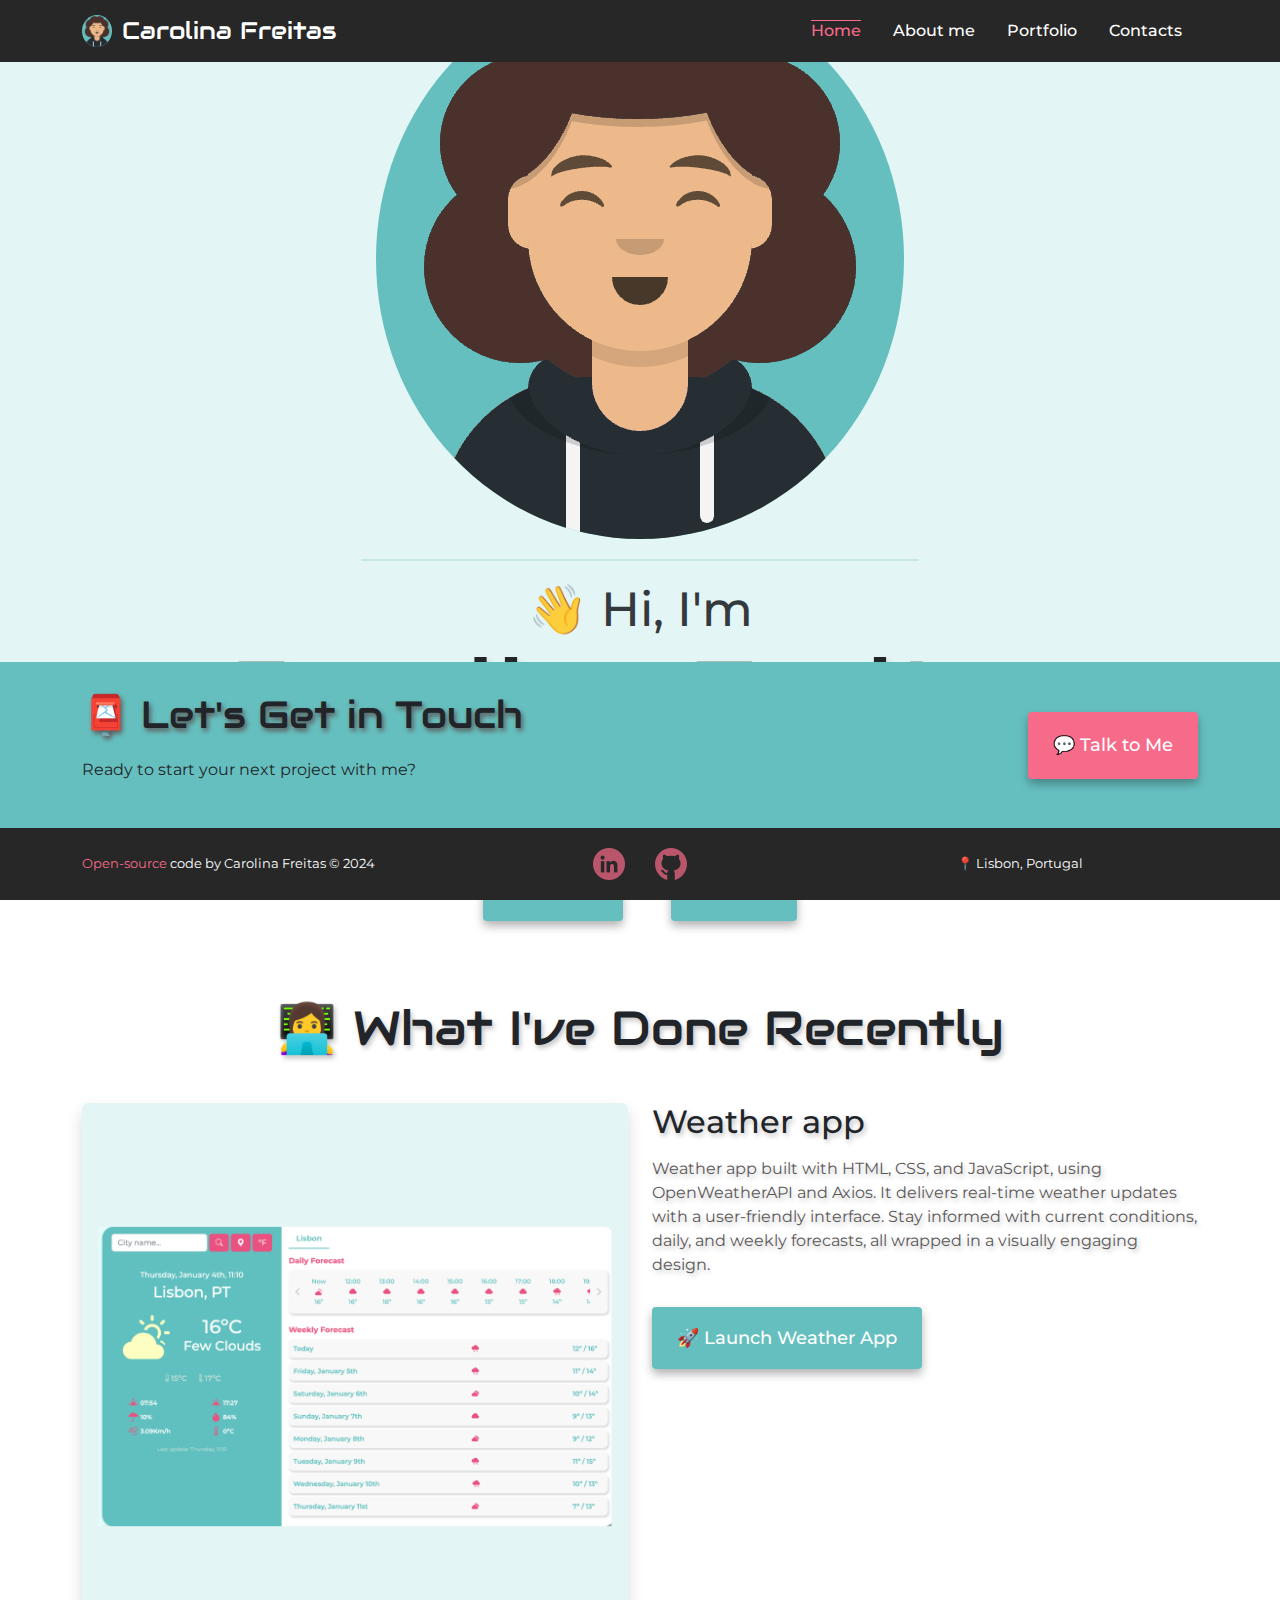
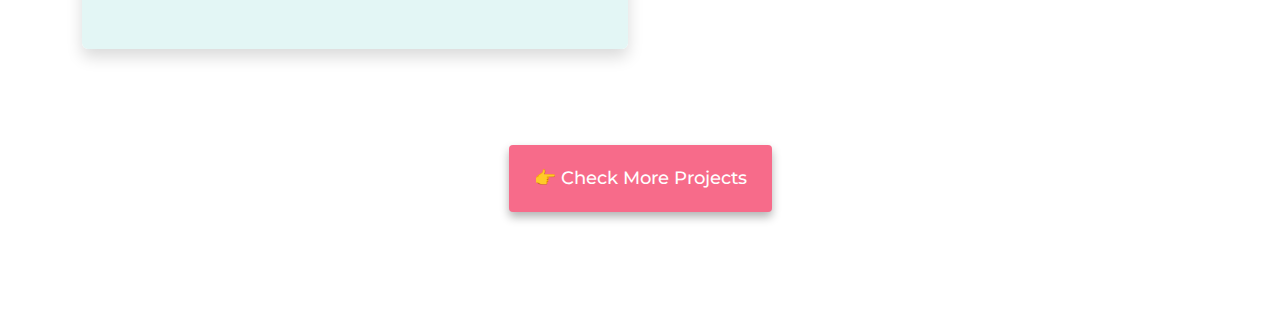
==== commit bfedbb91: "added portfolio page; small fixes to other pages;" ====
--- a/index.html
+++ b/index.html
@@ -138,7 +138,8 @@
 								href="https://weather-app-fcff.netlify.app/"
 								title="Launch weather app"
 								class="primary-link"
-								>Launch Weather App</a
+								target="_blank"
+								>🚀 Launch Weather App</a
 							>
 						</div>
 					</div>
--- a/styles.css
+++ b/styles.css
@@ -140,25 +140,44 @@
 
 /* ----------------------------------------------- */
 
-/* SECTION - CONTACT */
-.about-section {
-	background-color: var(--white);
-	margin-top: 170px;
-	margin-bottom: 80px;
-}
-
-.about-content {
+/* SECTION - ABOUT */
+.about-section .title-2 {
+	margin-bottom: 35px;
+}
+
+.about-section .about-content {
 	display: flex;
 	align-items: center;
 }
 
-.about-content h2 {
+.about-section .about-content h2 {
 	font-size: 20px;
 	color: var(--turquoise);
 }
 
-.about-content p {
+.about-section .about-content p {
 	font-size: 16px;
+}
+
+/* ----------------------------------------------- */
+
+/* SECTION - PORTFOLIO */
+.portfolio-section {
+	padding-bottom: 100px;
+}
+
+.portfolio-section .container {
+	display: flex;
+	flex-direction: column;
+	min-height: 100vh;
+}
+
+.portfolio-section .title-2 {
+	margin-bottom: 50px;
+}
+
+.portfolio-section .portfolio-project {
+	margin-bottom: 100px;
 }
 
 /* ----------------------------------------------- */
@@ -222,6 +241,12 @@
 	text-shadow: 2px 3px 5px var(--txt-shadow);
 	font-size: 16px;
 	color: var(--txt-grey);
+}
+
+.section-subpages {
+	background-color: var(--white);
+	margin-top: 170px;
+	margin-bottom: 80px;
 }
 /* ----------------------------------------------- */
 
@@ -276,6 +301,18 @@
 	text-decoration: underline;
 }
 
+/* MEDIA QUERIES  */
+@media only screen and (max-width: 992px) {
+	.title-2 {
+		font-size: 65px;
+		font-family: "Audiowide", sans-serif;
+	}
+
+	.portfolio-section .portfolio-project:last-of-type {
+		margin-bottom: 0;
+	}
+}
+
 @media only screen and (max-width: 576px) {
 	.title-1 {
 		font-size: 28px;
@@ -302,21 +339,7 @@
 	}
 }
 
-/* @media only screen and (max-width: 768px) {
-	.contact-section,
-	.footer-section {
-		position: static;
-		bottom: unset;
-		right: unset;
-		left: unset;
-	}
-} */
-
-@media only screen and (min-width: 992px) {
-	.about-section {
-		/* height: 100vh; */
-	}
-
+@media only screen and (min-width: 993px) {
 	.contact-section,
 	.footer-section {
 		position: fixed;
@@ -324,10 +347,9 @@
 		right: 0;
 	}
 
-	.contact-section{
+	.contact-section {
 		bottom: 72px;
 	}
-
 
 	.footer-section {
 		bottom: 0;
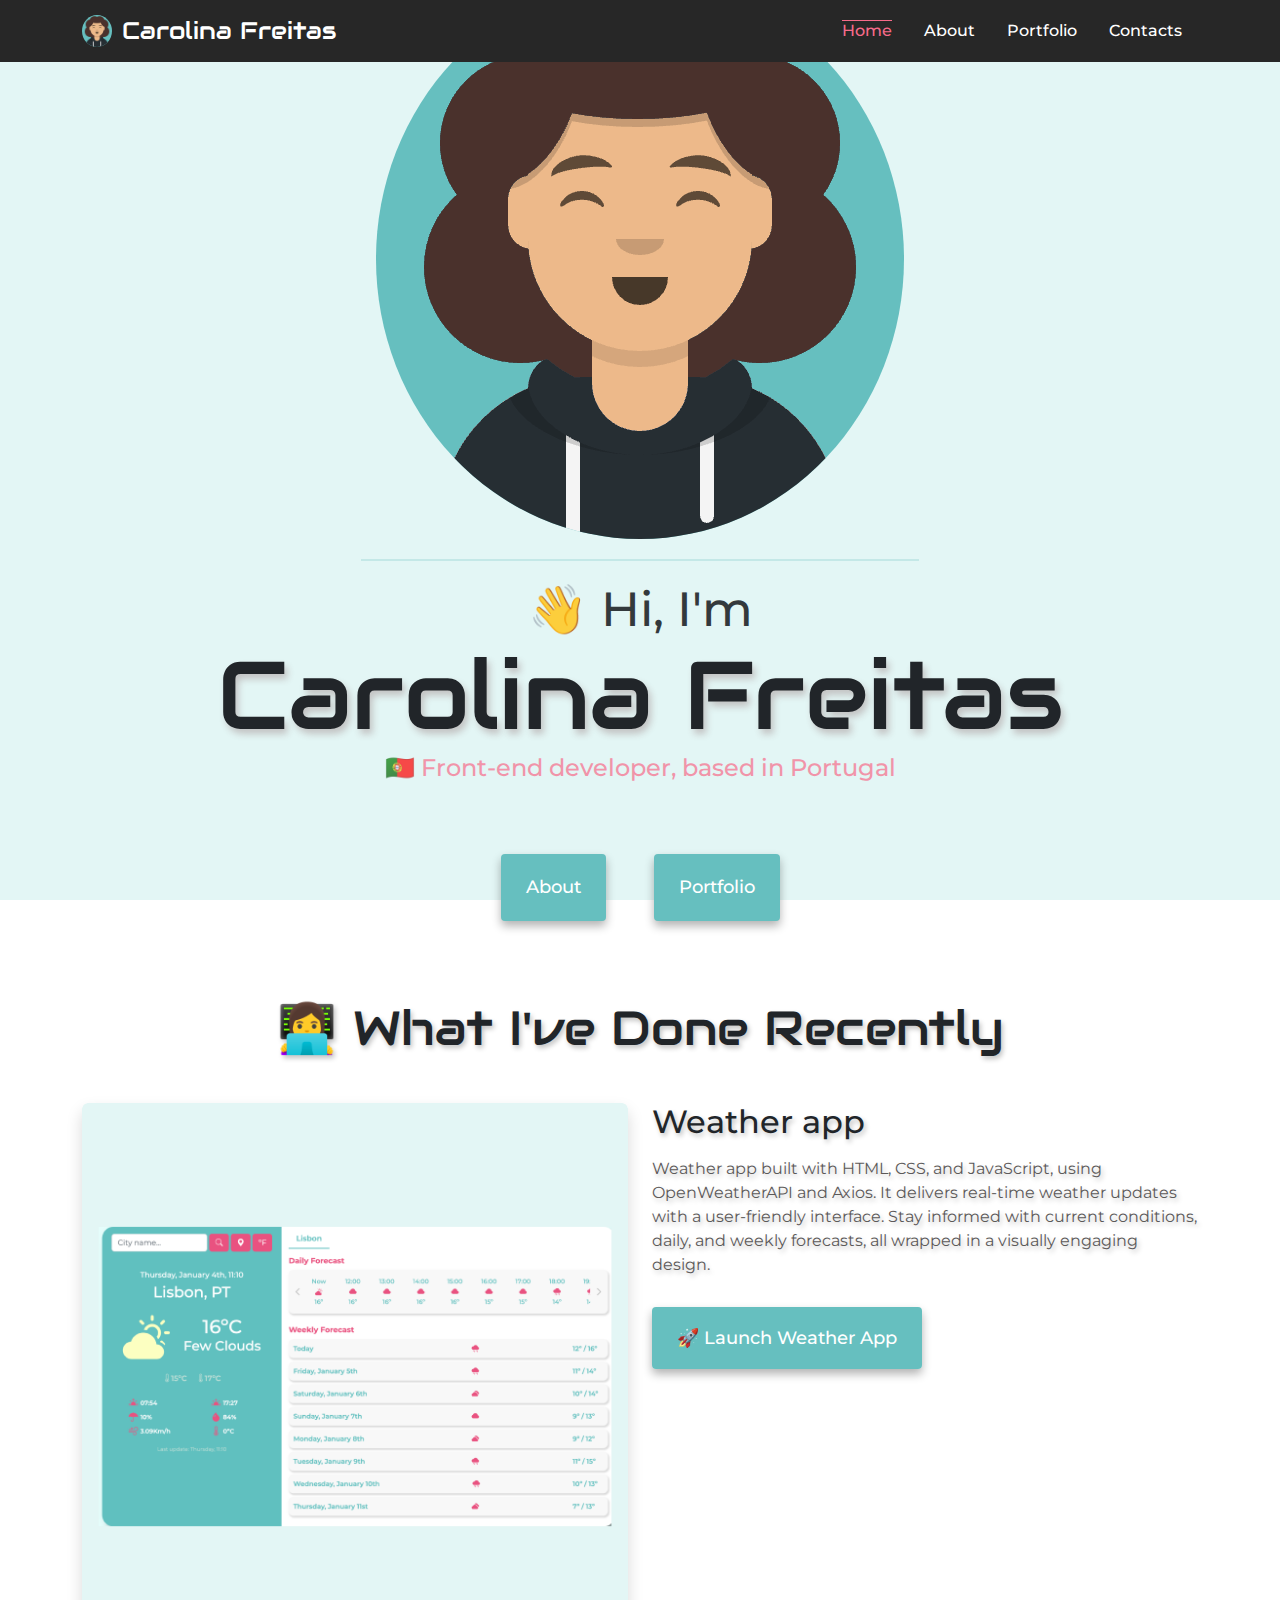
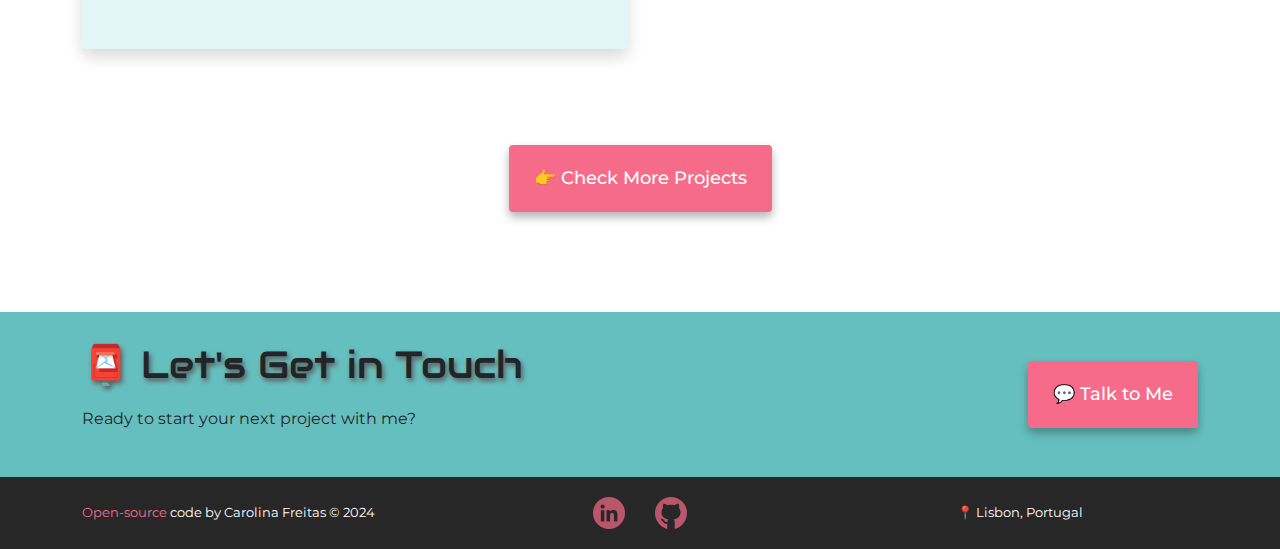
==== commit b8bfacd6: "added contacts page;" ====
--- a/index.html
+++ b/index.html
@@ -67,7 +67,7 @@
 							>
 						</li>
 						<li class="nav-item">
-							<a class="nav-link" title="About page" href="about.html">About me</a>
+							<a class="nav-link" title="About page" href="about.html">About</a>
 						</li>
 						<li class="nav-item">
 							<a class="nav-link" title="Portfolio page" href="portfolio.html"
@@ -99,7 +99,7 @@
 						🇵🇹 Front-end developer, based in Portugal
 					</h3>
 					<div class="navigation-links mb-5 mt-md-5 mt-4 flex-md-row flex-column">
-						<a href="about.html" title="Go to About page" class="primary-link m-md-4 m-3 mb-md-4 mb-1">About me</a>
+						<a href="about.html" title="Go to About page" class="primary-link m-md-4 m-3 mb-md-4 mb-1">About</a>
 						<a href="portfolio.html" title="Go to Portfolio page" class="primary-link m-md-4 m-3"
 							>Portfolio</a
 						>
--- a/styles.css
+++ b/styles.css
@@ -182,12 +182,33 @@
 
 /* ----------------------------------------------- */
 
+/* SECTION - CONTACT ME - PAGE */
+.contact-me-section .title-2 {
+	margin-bottom: 50px;
+
+}
+
+.contact-detail .contact-title {
+	color: var(--darkgray);
+	font-size: 20px;
+	font-weight: 600;
+	margin-bottom: 10px;
+}
+
+.contact-detail a {
+	text-decoration: none;
+	font-size: 16px;
+	color: var(--turquoise);
+	font-weight: 500;
+}
+
+/* ----------------------------------------------- */
+
 /* SECTION - CONTACT */
 .contact-section {
 	padding: 30px 0;
 	background-color: var(--turquoise);
 	font-size: 16px !important;
-	position: static;
 }
 
 .contact-section p {
@@ -208,7 +229,6 @@
 	color: var(--white);
 	padding: 20px 0;
 	font-size: 13px;
-	position: static;
 }
 
 .footer-section a {
@@ -338,20 +358,3 @@
 		text-align: left;
 	}
 }
-
-@media only screen and (min-width: 993px) {
-	.contact-section,
-	.footer-section {
-		position: fixed;
-		left: 0;
-		right: 0;
-	}
-
-	.contact-section {
-		bottom: 72px;
-	}
-
-	.footer-section {
-		bottom: 0;
-	}
-}
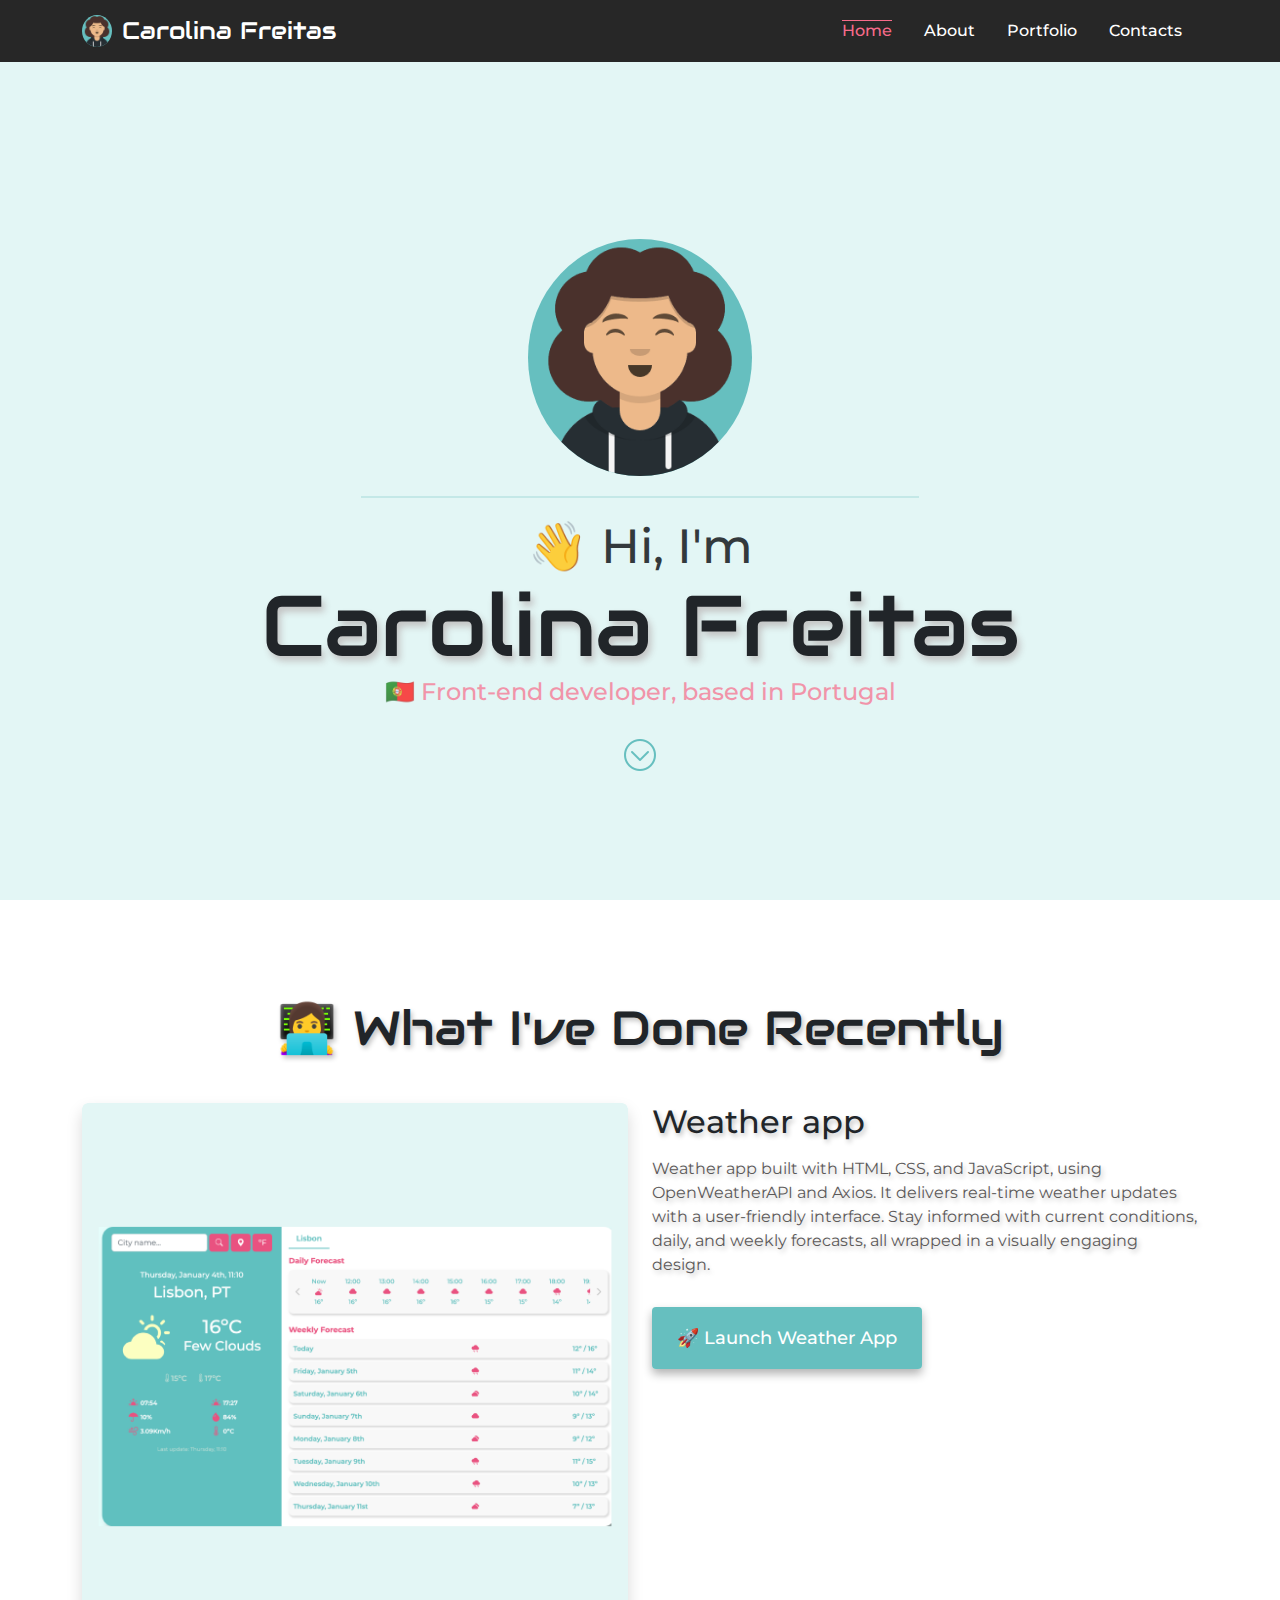
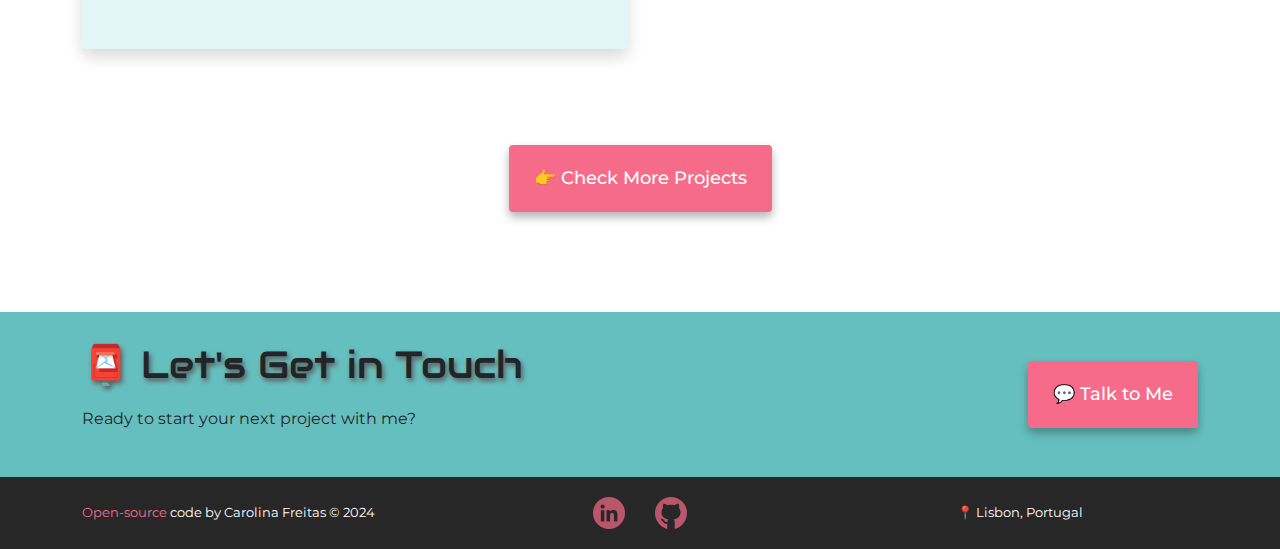
==== commit ffcbe906: "small fixes to home;" ====
--- a/index.html
+++ b/index.html
@@ -98,17 +98,17 @@
 					<h3 class="text-center title-3">
 						🇵🇹 Front-end developer, based in Portugal
 					</h3>
-					<div class="navigation-links mb-5 mt-md-5 mt-4 flex-md-row flex-column">
-						<a href="about.html" title="Go to About page" class="primary-link m-md-4 m-3 mb-md-4 mb-1">About</a>
-						<a href="portfolio.html" title="Go to Portfolio page" class="primary-link m-md-4 m-3"
-							>Portfolio</a
-						>
+					<div class="navigation-links mb-5 mt-2">
+						<a href="#projectSection" title="Go to Project section" class="m-md-4 m-3 mb-md-4 mb-1">
+							<img src="assets/img/down-arrow.png" alt="Arrow to scroll down">
+						</a>
+						
 					</div>
 				</div>
 			</div>
 		</header>
 
-		<section class="recent-work-section">
+		<section class="recent-work-section" id="projectSection">
 			<div class="container">
 				<div class="row">
 					<div class="col-12">
--- a/styles.css
+++ b/styles.css
@@ -33,6 +33,7 @@
 	line-height: 1.5;
 }
 
+
 /* NAVBAR */
 .navbar.bg-dark {
 	background-color: var(--darkgray) !important;
@@ -74,8 +75,10 @@
 	height: 100vh;
 	background-color: var(--lightgreen);
 	background-size: cover;
-	min-height: 40rem;
-	padding-top: 4.5rem;
+	min-height: calc(100vh - 62px);
+	/* min-height: 4rem; */
+	padding-top: 62px;
+	/* padding-top: 4.5rem; */
 	padding-bottom: 0;
 }
 
@@ -85,6 +88,8 @@
 	justify-content: center;
 	flex-direction: column;
 	height: 100%;
+	margin-top: 60px;
+	margin-bottom: 80px;
 }
 
 .header-content hr {
@@ -99,7 +104,8 @@
 }
 
 .avatar-width {
-	max-width: 65%;
+	max-width: 20%;
+	/* max-width: 65%; */
 	height: auto;
 }
 
@@ -109,7 +115,7 @@
 }
 
 .title-2 {
-	font-size: 96px;
+	font-size: 86px;
 	font-family: "Audiowide", sans-serif;
 	text-shadow: 3px 5px 7px var(--txt-shadow);
 }
@@ -124,7 +130,7 @@
 
 /* SECTION - RECENT WORK */
 .recent-work-section {
-	margin: 100px auto;
+	margin: 0 0 100px 0;
 	background-color: var(--white);
 }
 
@@ -132,6 +138,7 @@
 	font-size: 48px;
 	margin-bottom: 45px;
 	text-align: center;
+	margin-top: 100px;
 }
 
 .portfolio-project .project-title {
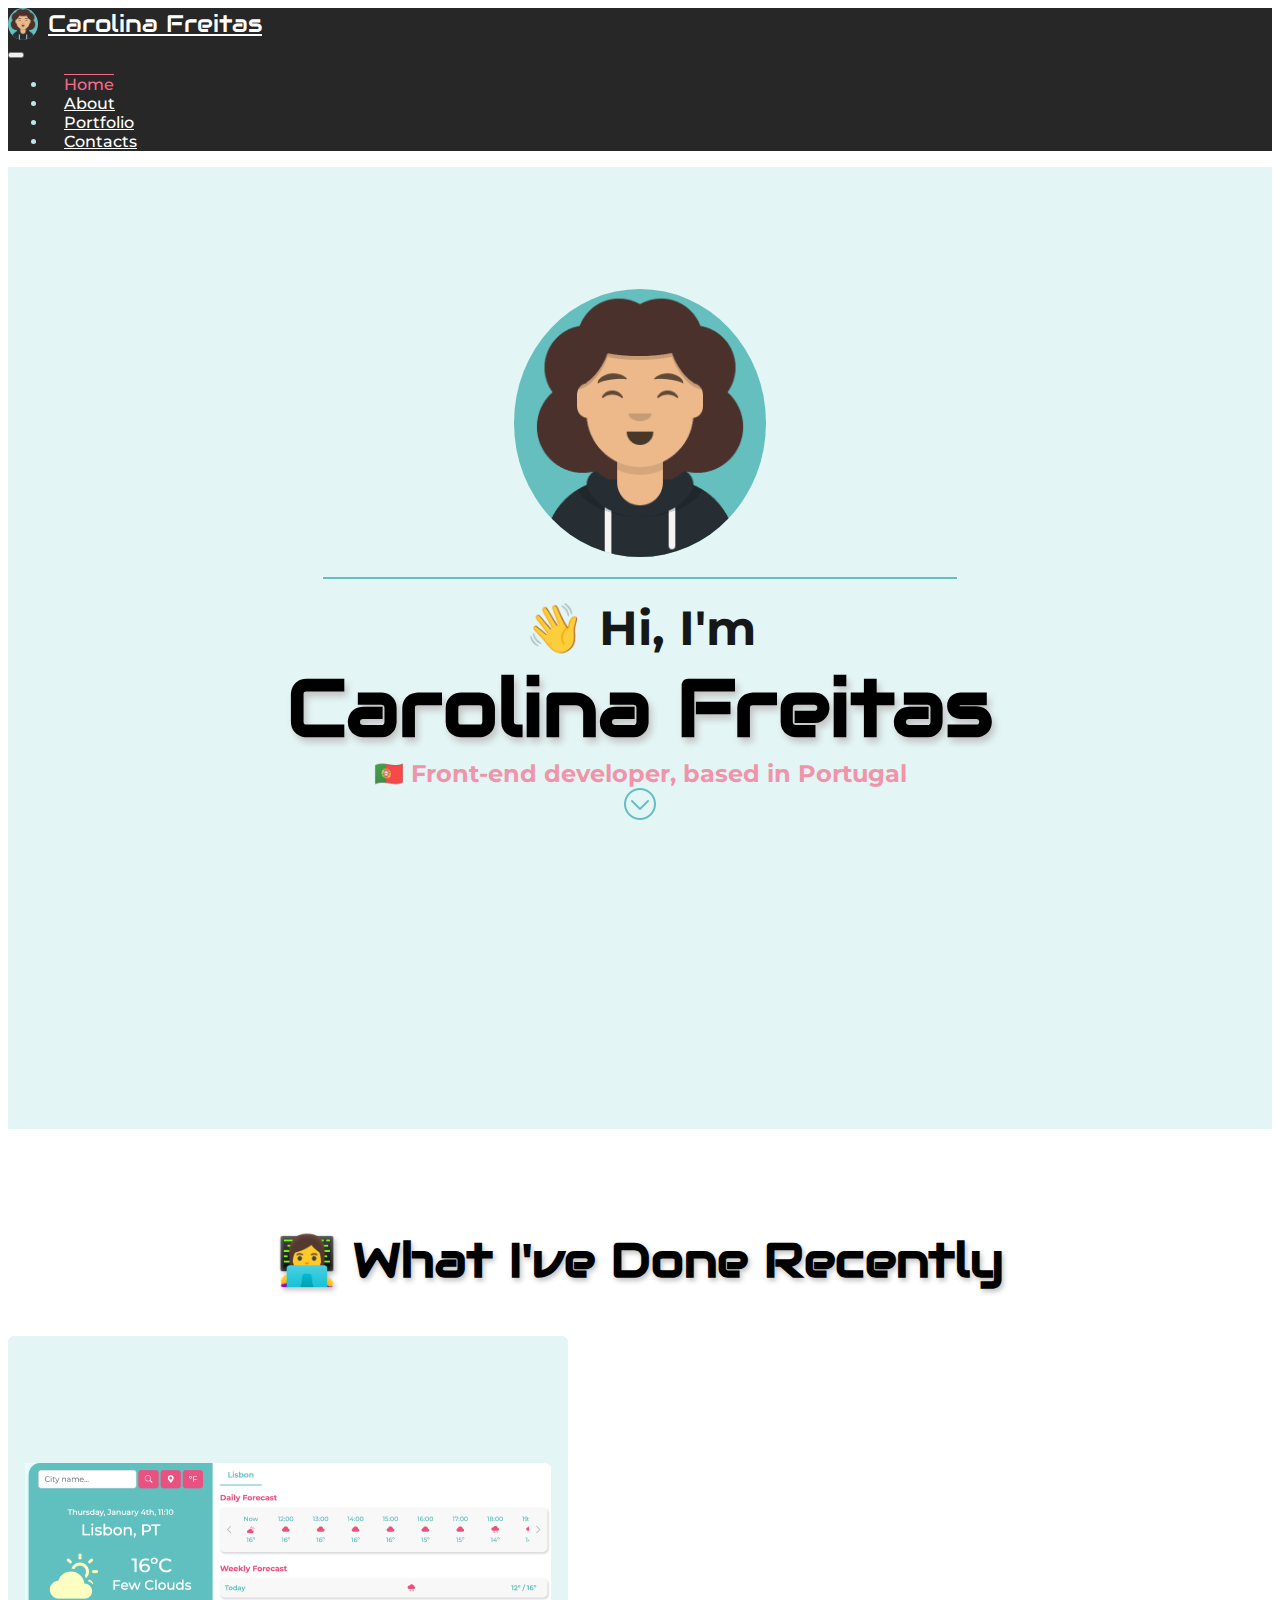
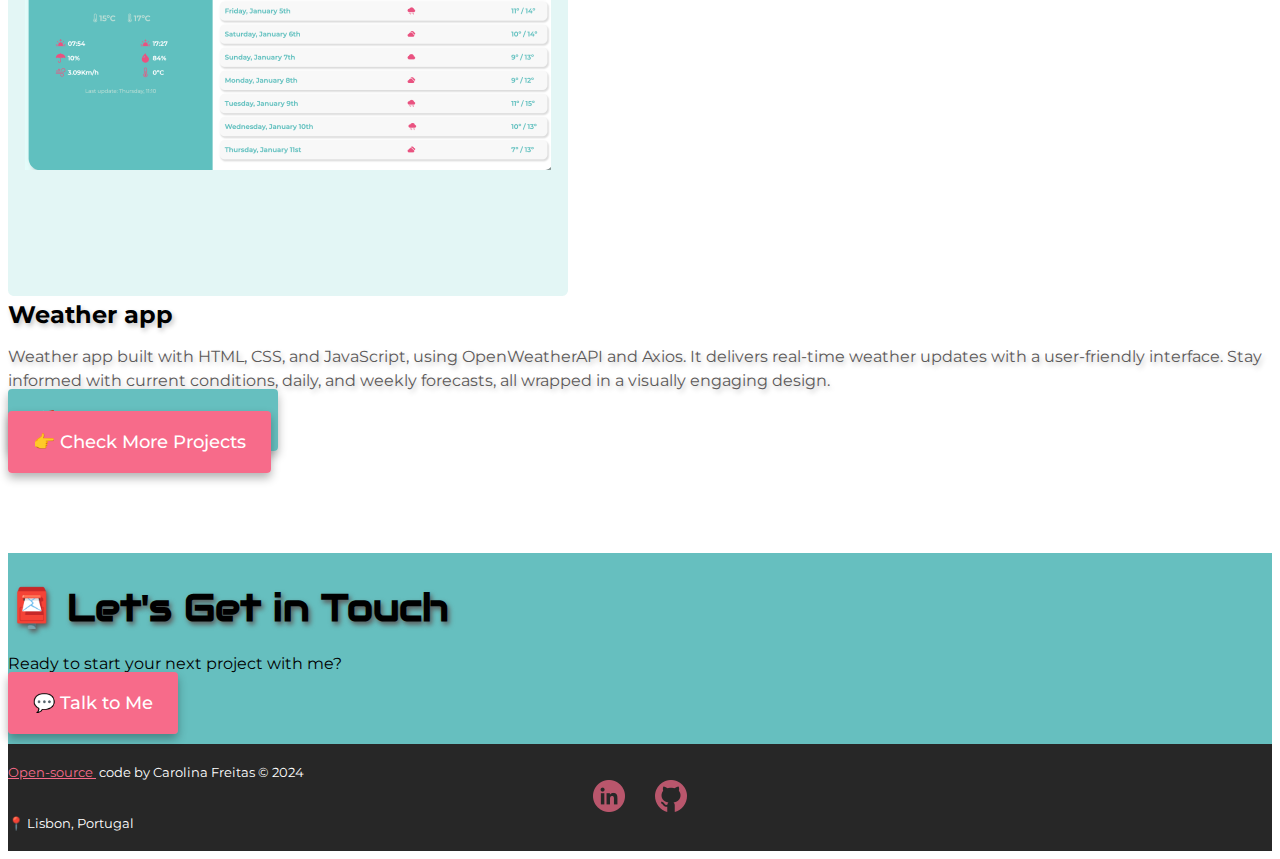
==== commit 3f78dabc: "removed local folder of bootstrap lib; added CDN links for Bootstrap; added meta description to all " ====
--- a/index.html
+++ b/index.html
@@ -4,11 +4,8 @@
 		<meta charset="UTF-8" />
 		<meta http-equiv="X-UA-Compatible" content="IE=edge" />
 		<meta name="viewport" content="width=device-width, initial-scale=1.0" />
-		<meta
-			name="description"
-			content="Homepage showcasing the last project developed"
-		/>
-		<title>Carolina Freitas</title>
+		<meta name="description" content="Homepage of Carolina Freita's portfolio website" />
+		<title>Home - Carolina Freitas</title>
 		<!-- Favicon  -->
 		<link rel="apple-touch-icon" sizes="180x180" href="assets/img/favicon/apple-touch-icon.png">
 		<link rel="icon" type="image/png" sizes="32x32" href="assets/img/favicon/favicon-32x32.png">
@@ -25,12 +22,8 @@
 			rel="stylesheet"
 		/>
 		<!-- Bootstrap  -->
-		<link
-			rel="stylesheet"
-			href="libs/bootstrap-5.3.2-dist/css/bootstrap.min.css"
-		/>
-		<script src="libs/bootstrap-5.3.2-dist/js/bootstrap.min.js"></script>
-		<script src="libs/bootstrap-5.3.2-dist/js/bootstrap.bundle.min.js"></script>
+		<link href="https://cdn.jsdelivr.net/npm/bootstrap@5.3.2/dist/css/bootstrap.min.css" rel="stylesheet" integrity="sha384-T3c6CoIi6uLrA9TneNEoa7RxnatzjcDSCmG1MXxSR1GAsXEV/Dwwykc2MPK8M2HN" crossorigin="anonymous">
+		<script src="https://cdn.jsdelivr.net/npm/bootstrap@5.3.2/dist/js/bootstrap.bundle.min.js" integrity="sha384-C6RzsynM9kWDrMNeT87bh95OGNyZPhcTNXj1NW7RuBCsyN/o0jlpcV8Qyq46cDfL" crossorigin="anonymous"></script>
 
 		<!-- My styles  -->
 		<link rel="stylesheet" href="styles.css" />
--- a/styles.css
+++ b/styles.css
@@ -105,7 +105,6 @@
 
 .avatar-width {
 	max-width: 20%;
-	/* max-width: 65%; */
 	height: auto;
 }
 
@@ -115,7 +114,7 @@
 }
 
 .title-2 {
-	font-size: 86px;
+	font-size: 80px;
 	font-family: "Audiowide", sans-serif;
 	text-shadow: 3px 5px 7px var(--txt-shadow);
 }
@@ -272,7 +271,7 @@
 
 .section-subpages {
 	background-color: var(--white);
-	margin-top: 170px;
+	margin-top: 100px;
 	margin-bottom: 80px;
 }
 /* ----------------------------------------------- */
@@ -316,17 +315,6 @@
 }
 /* ----------------------------------------------- */
 
-.email-link {
-	display: flex;
-	justify-content: center;
-	color: var(--primary-color);
-	font-size: 28px;
-	text-decoration: none;
-}
-
-.email-link:hover {
-	text-decoration: underline;
-}
 
 /* MEDIA QUERIES  */
 @media only screen and (max-width: 992px) {
